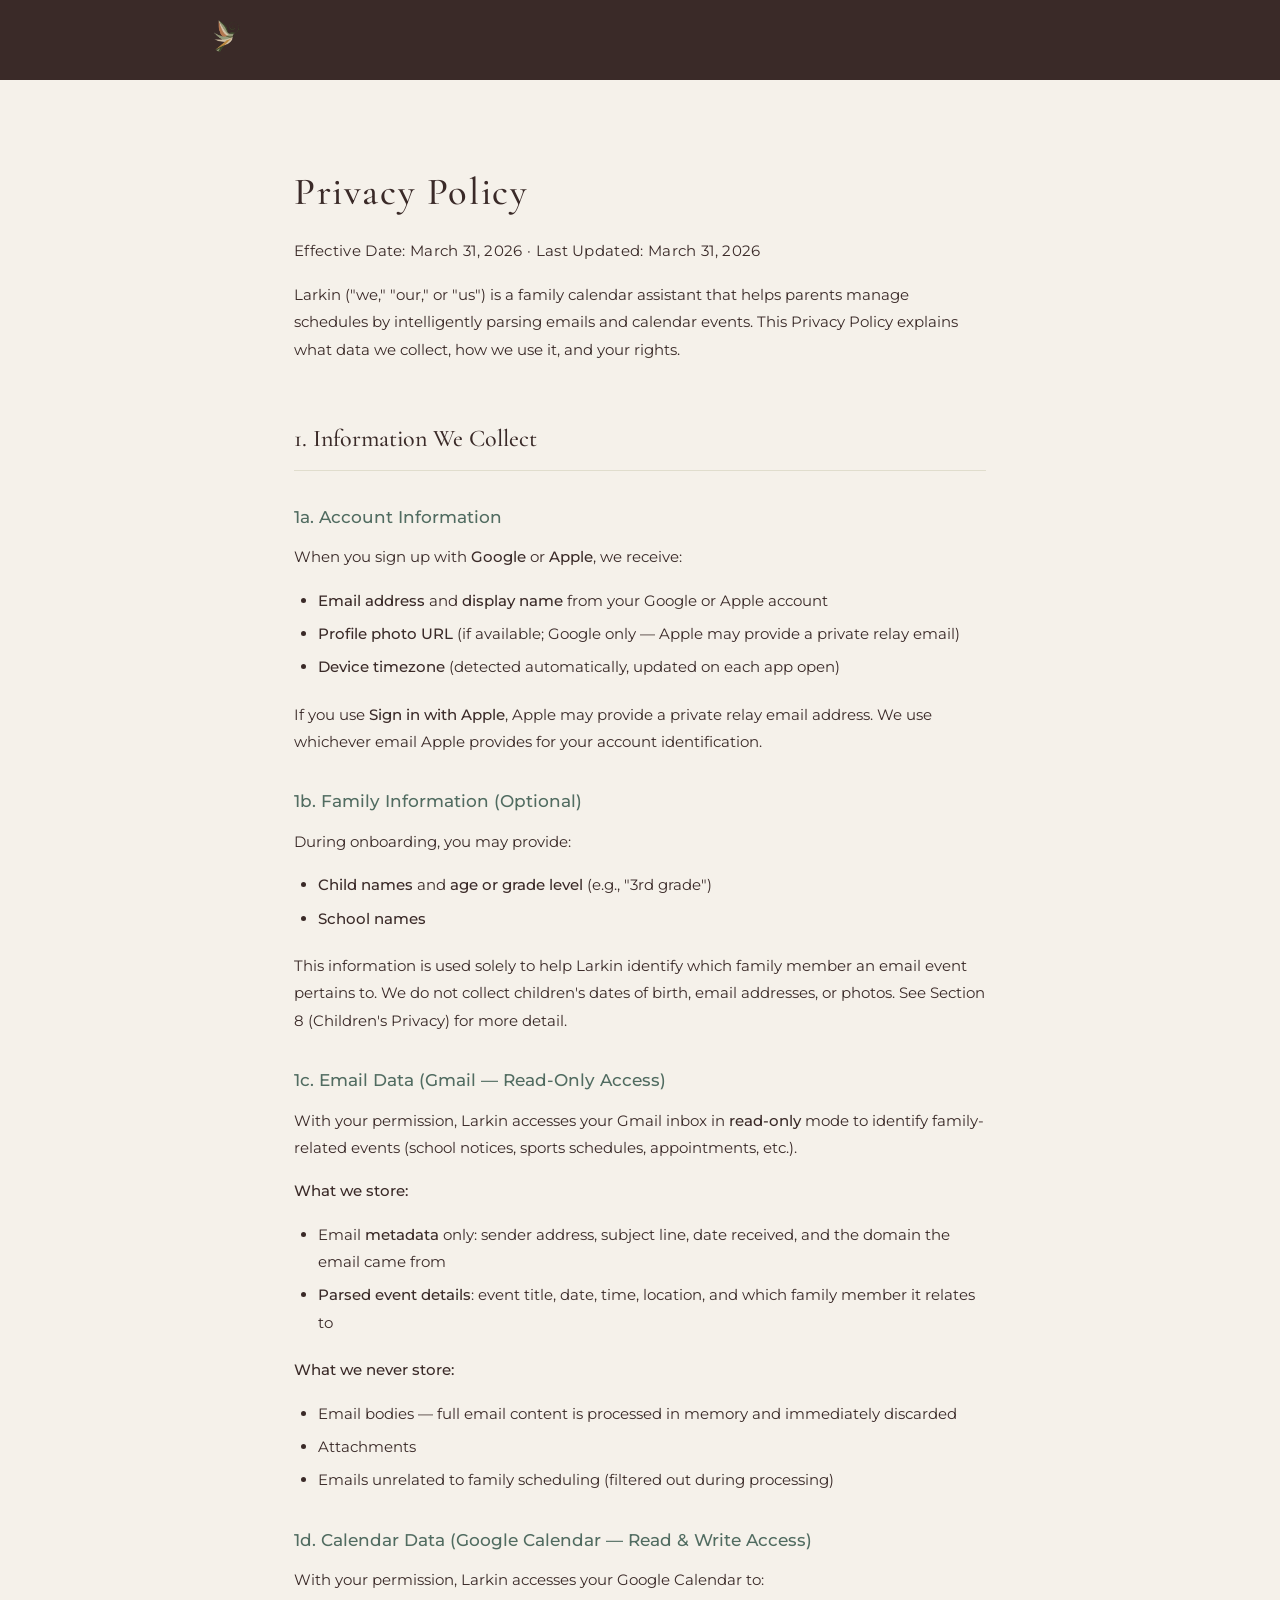
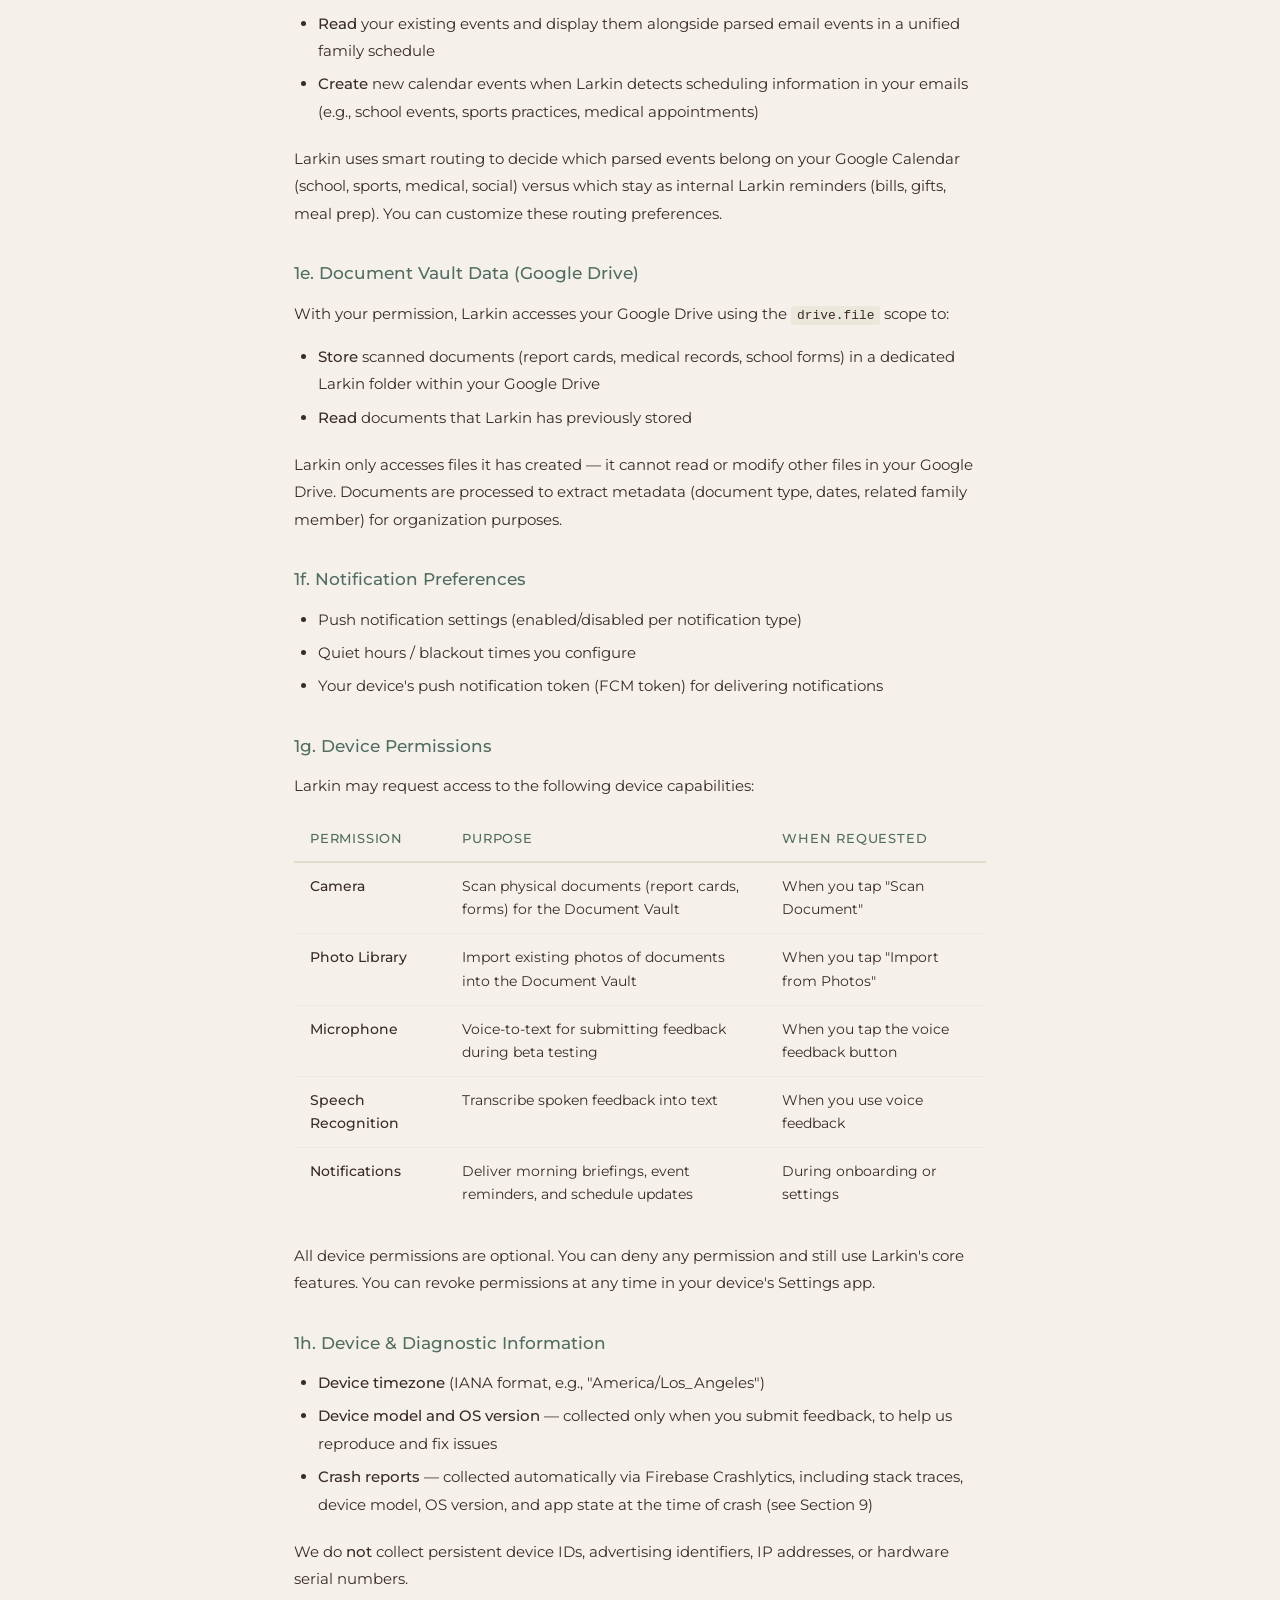
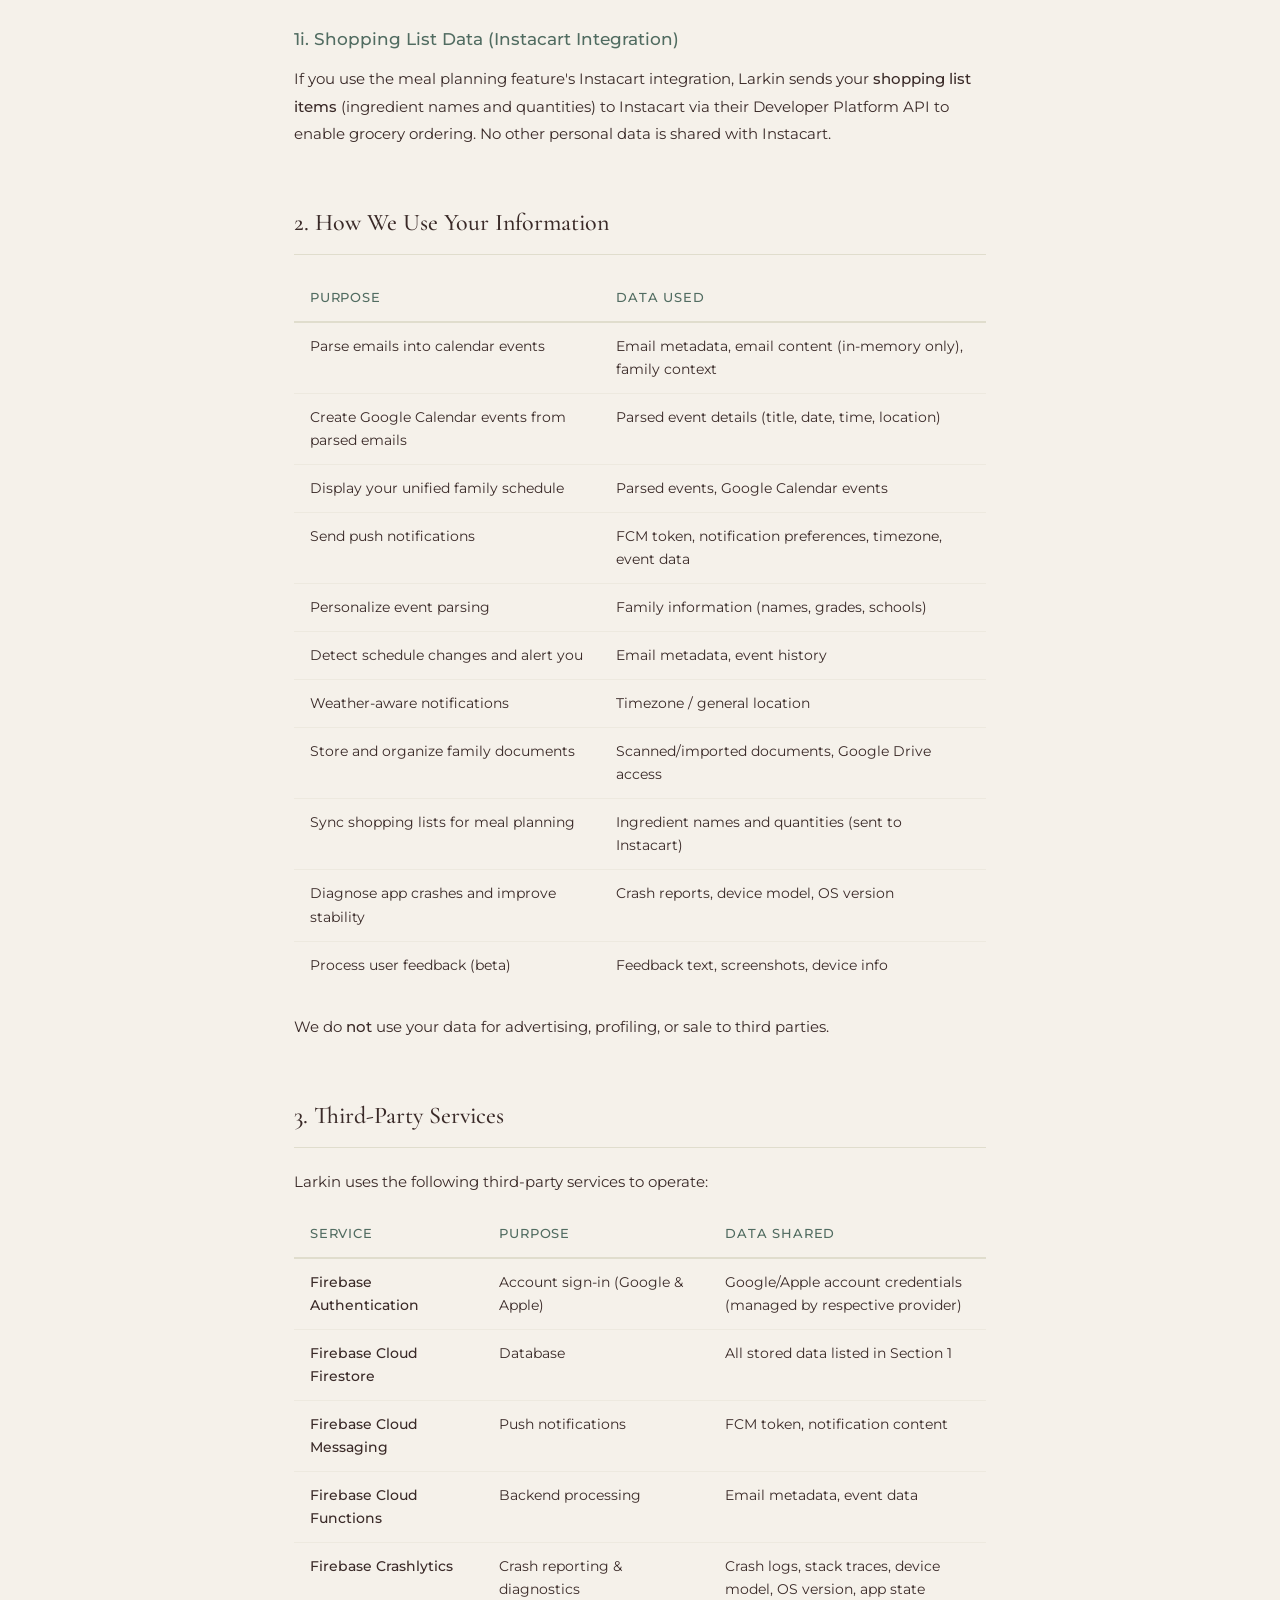
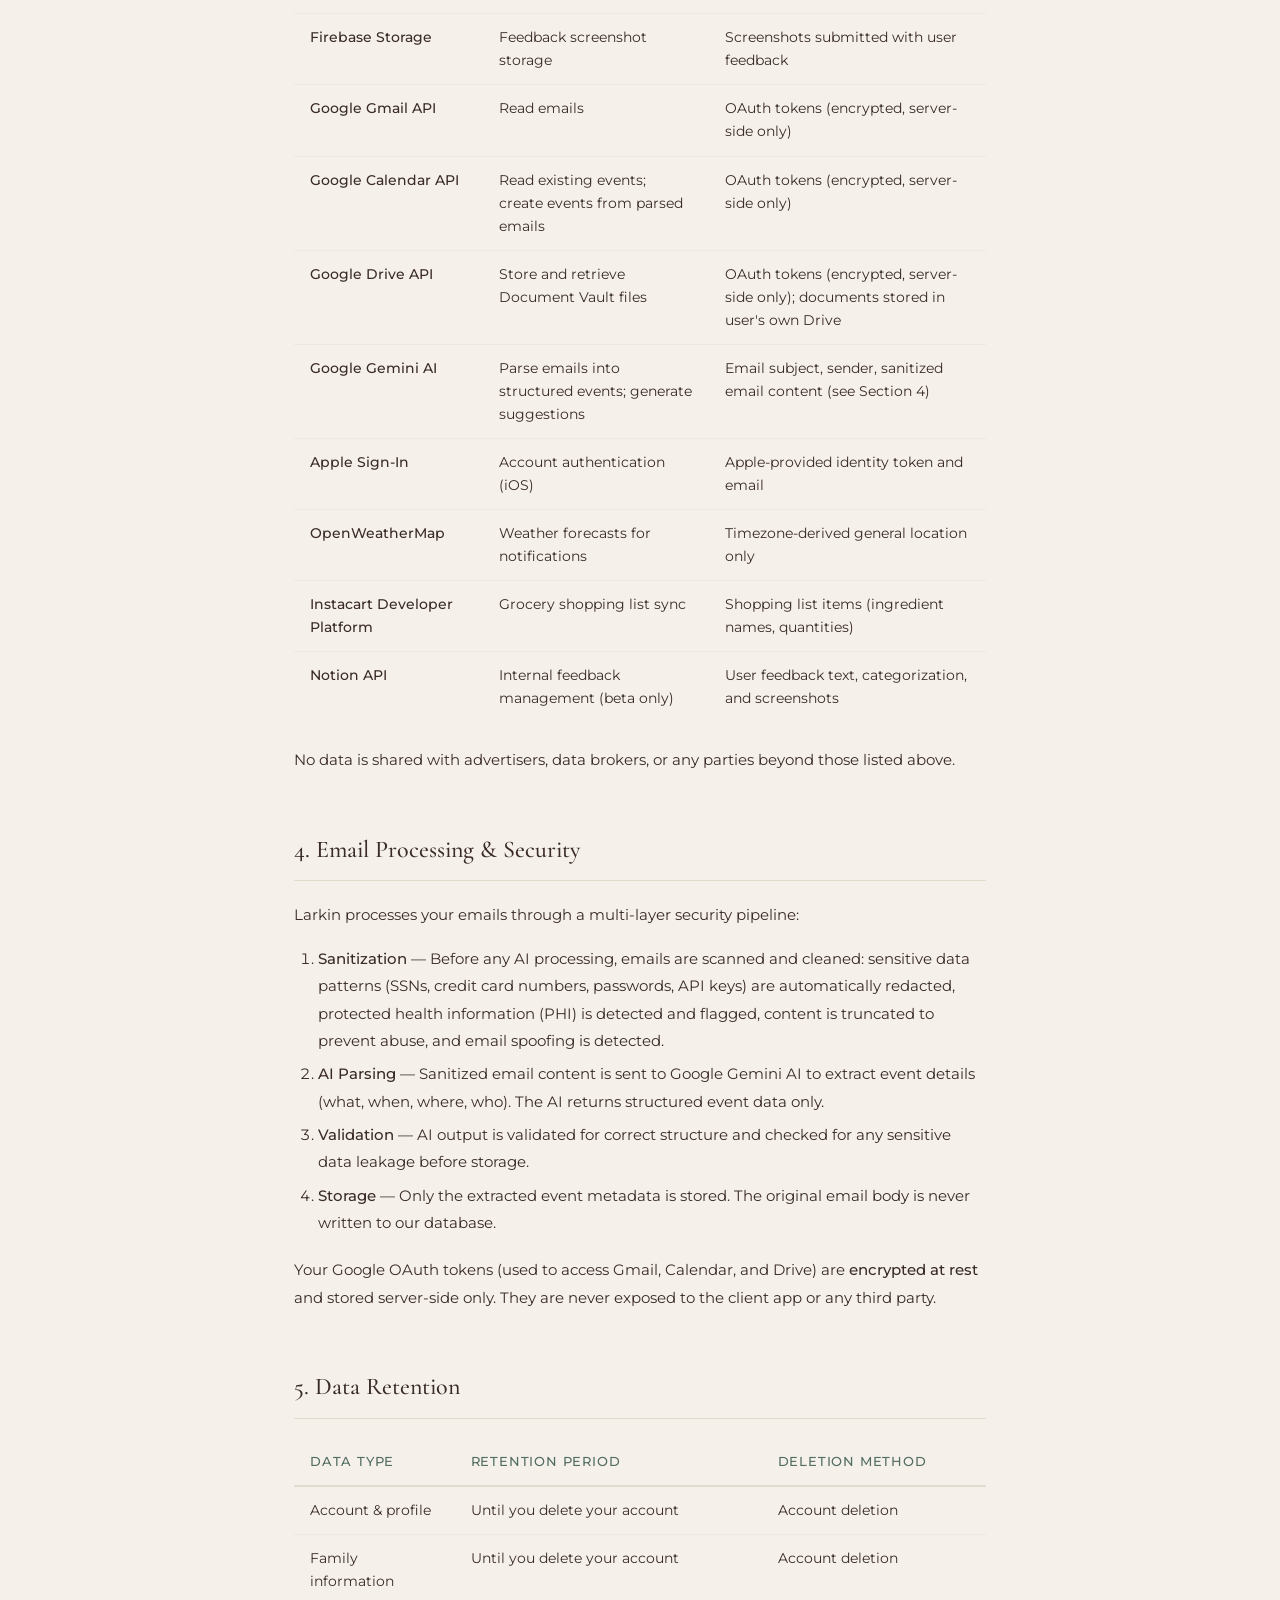
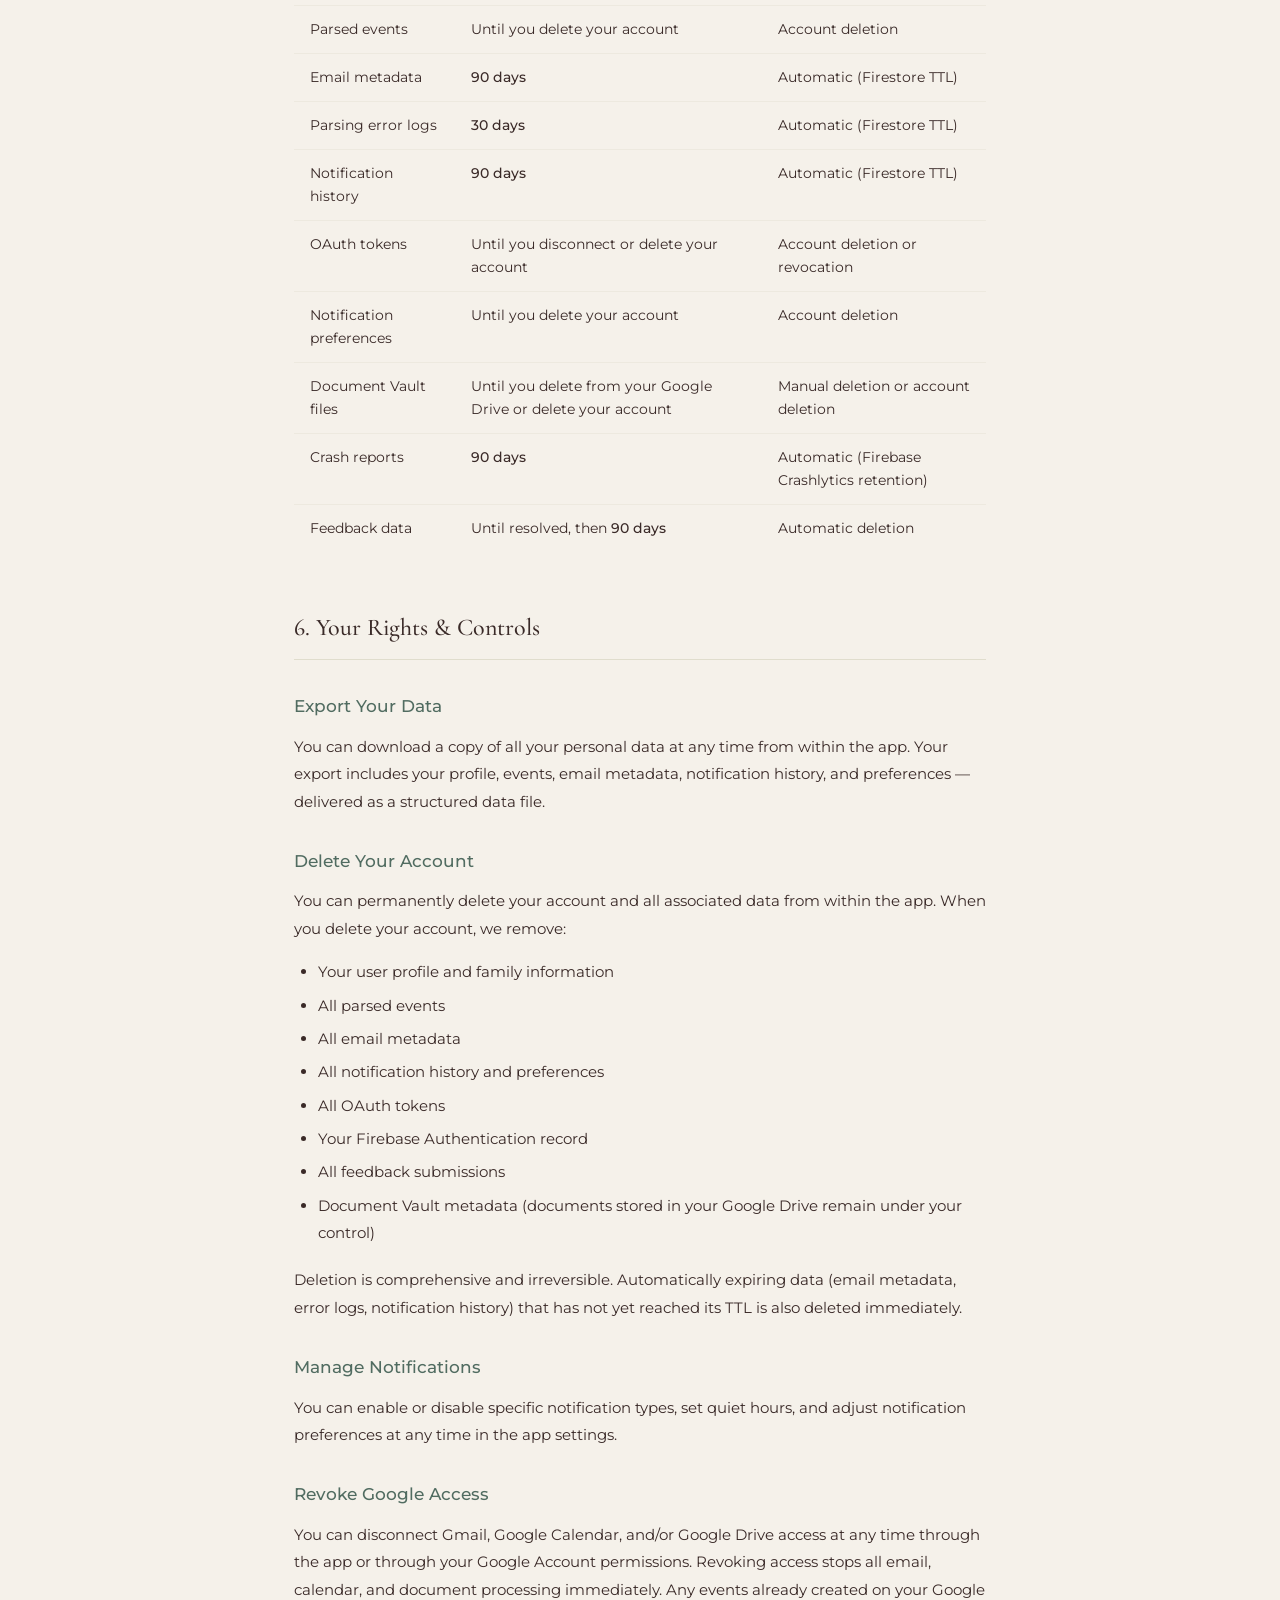
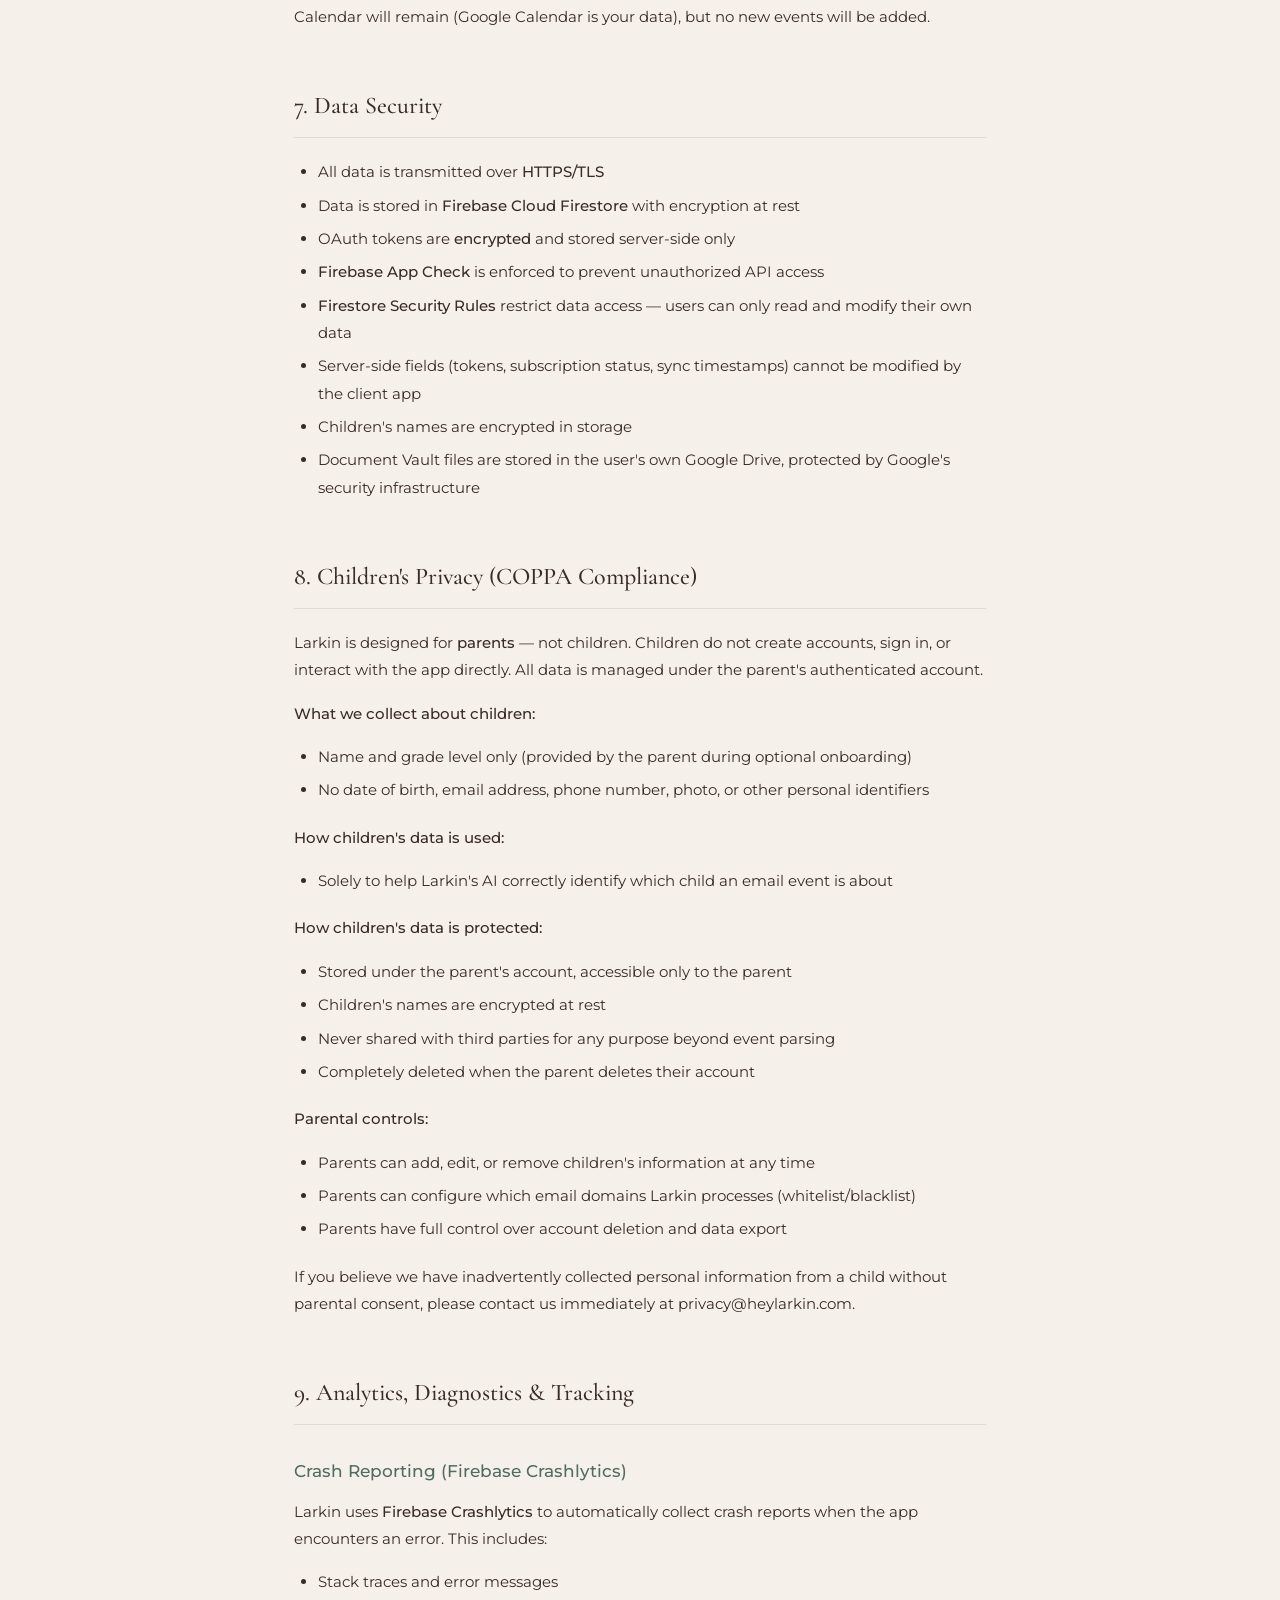
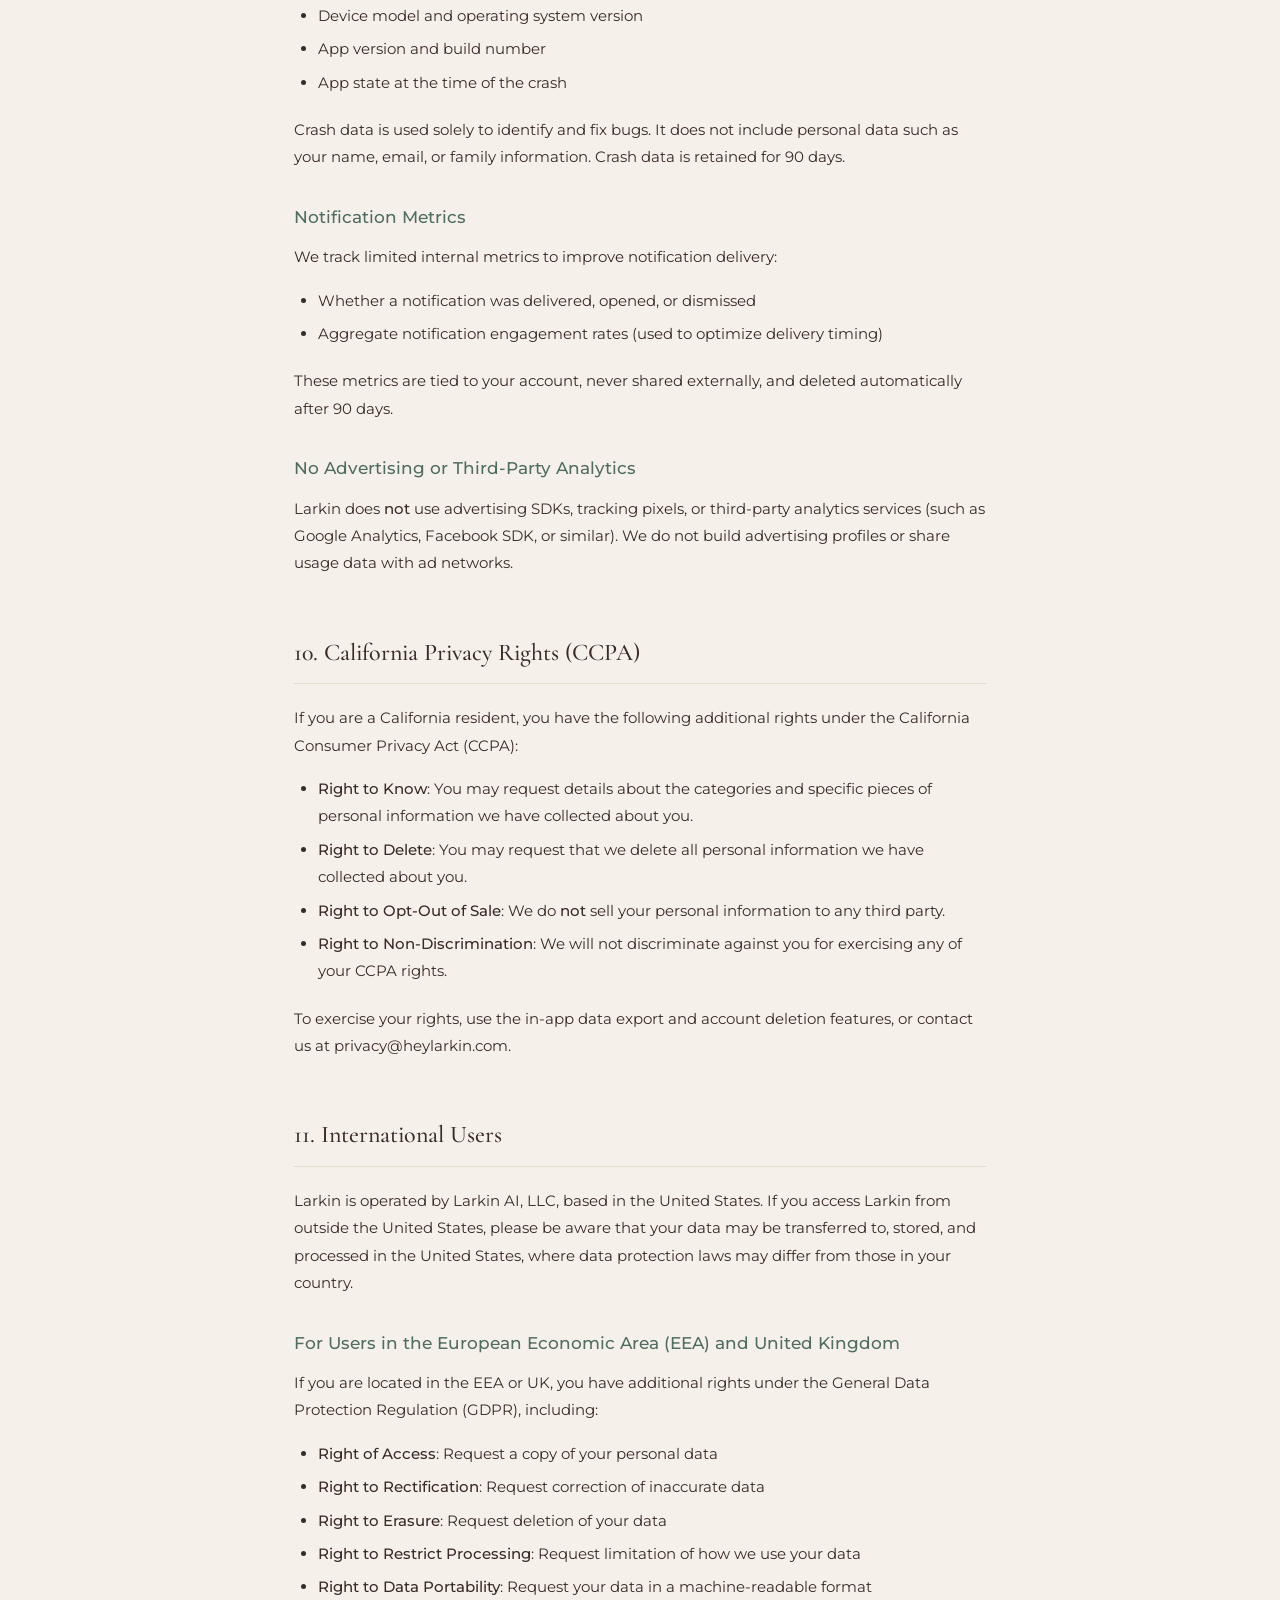
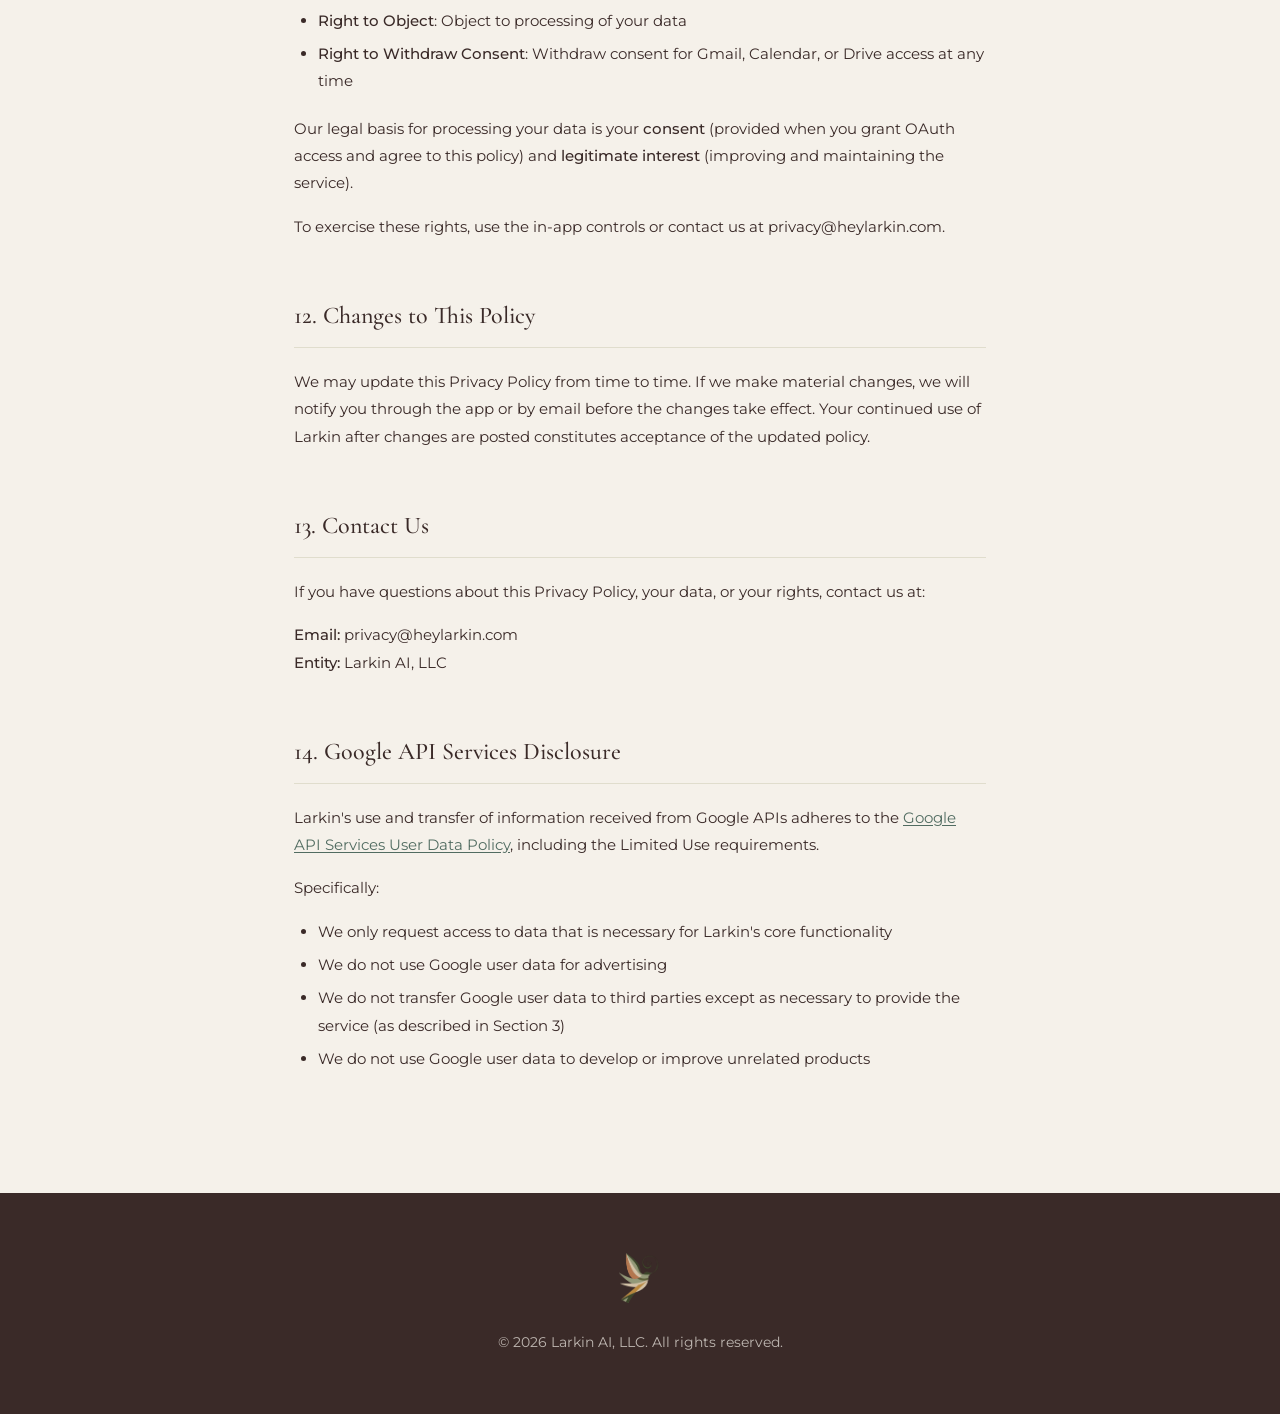
==== privacy-policy.html @ e1a8667b "feat(legal): add Privacy Policy and Terms of Service pages with footer links Co-Authored-By: Claude " ====
<!DOCTYPE html>
<html lang="en">
<head>
  <meta charset="UTF-8">
  <meta name="viewport" content="width=device-width, initial-scale=1.0">
  <title>Privacy Policy — Larkin</title>
  <link rel="icon" type="image/png" sizes="32x32" href="favicon-32x32.png">
  <link rel="icon" type="image/png" sizes="16x16" href="favicon-16x16.png">
  <link rel="apple-touch-icon" sizes="180x180" href="apple-touch-icon.png">
  <link rel="preconnect" href="https://fonts.googleapis.com">
  <link rel="preconnect" href="https://fonts.gstatic.com" crossorigin>
  <link href="https://fonts.googleapis.com/css2?family=Cormorant+Garamond:ital,wght@0,400;0,500;0,600;1,400&family=Montserrat:ital,wght@0,300;0,400;0,500;0,600;1,300;1,400&display=swap" rel="stylesheet">
  <link rel="stylesheet" href="styles.css">
  <link rel="stylesheet" href="legal.css">
</head>
<body>

  <nav class="legal-nav">
    <div class="container">
      <a href="index.html" class="legal-nav-home">
        <img src="larkin_logo.png" alt="Larkin" class="nav-logo">
      </a>
    </div>
  </nav>

  <main class="legal-page">
    <div class="container">
      <h1>Privacy Policy</h1>
      <p class="legal-meta">Effective Date: March 31, 2026 &middot; Last Updated: March 31, 2026</p>

      <p>Larkin ("we," "our," or "us") is a family calendar assistant that helps parents manage schedules by intelligently parsing emails and calendar events. This Privacy Policy explains what data we collect, how we use it, and your rights.</p>

      <h2>1. Information We Collect</h2>

      <h3>1a. Account Information</h3>
      <p>When you sign up with <strong>Google</strong> or <strong>Apple</strong>, we receive:</p>
      <ul>
        <li><strong>Email address</strong> and <strong>display name</strong> from your Google or Apple account</li>
        <li><strong>Profile photo URL</strong> (if available; Google only — Apple may provide a private relay email)</li>
        <li><strong>Device timezone</strong> (detected automatically, updated on each app open)</li>
      </ul>
      <p>If you use <strong>Sign in with Apple</strong>, Apple may provide a private relay email address. We use whichever email Apple provides for your account identification.</p>

      <h3>1b. Family Information (Optional)</h3>
      <p>During onboarding, you may provide:</p>
      <ul>
        <li><strong>Child names</strong> and <strong>age or grade level</strong> (e.g., "3rd grade")</li>
        <li><strong>School names</strong></li>
      </ul>
      <p>This information is used solely to help Larkin identify which family member an email event pertains to. We do not collect children's dates of birth, email addresses, or photos. See Section 8 (Children's Privacy) for more detail.</p>

      <h3>1c. Email Data (Gmail — Read-Only Access)</h3>
      <p>With your permission, Larkin accesses your Gmail inbox in <strong>read-only</strong> mode to identify family-related events (school notices, sports schedules, appointments, etc.).</p>
      <p><strong>What we store:</strong></p>
      <ul>
        <li>Email <strong>metadata</strong> only: sender address, subject line, date received, and the domain the email came from</li>
        <li><strong>Parsed event details</strong>: event title, date, time, location, and which family member it relates to</li>
      </ul>
      <p><strong>What we never store:</strong></p>
      <ul>
        <li>Email bodies — full email content is processed in memory and immediately discarded</li>
        <li>Attachments</li>
        <li>Emails unrelated to family scheduling (filtered out during processing)</li>
      </ul>

      <h3>1d. Calendar Data (Google Calendar — Read &amp; Write Access)</h3>
      <p>With your permission, Larkin accesses your Google Calendar to:</p>
      <ul>
        <li><strong>Read</strong> your existing events and display them alongside parsed email events in a unified family schedule</li>
        <li><strong>Create</strong> new calendar events when Larkin detects scheduling information in your emails (e.g., school events, sports practices, medical appointments)</li>
      </ul>
      <p>Larkin uses smart routing to decide which parsed events belong on your Google Calendar (school, sports, medical, social) versus which stay as internal Larkin reminders (bills, gifts, meal prep). You can customize these routing preferences.</p>

      <h3>1e. Document Vault Data (Google Drive)</h3>
      <p>With your permission, Larkin accesses your Google Drive using the <strong><code>drive.file</code></strong> scope to:</p>
      <ul>
        <li><strong>Store</strong> scanned documents (report cards, medical records, school forms) in a dedicated Larkin folder within your Google Drive</li>
        <li><strong>Read</strong> documents that Larkin has previously stored</li>
      </ul>
      <p>Larkin only accesses files it has created — it cannot read or modify other files in your Google Drive. Documents are processed to extract metadata (document type, dates, related family member) for organization purposes.</p>

      <h3>1f. Notification Preferences</h3>
      <ul>
        <li>Push notification settings (enabled/disabled per notification type)</li>
        <li>Quiet hours / blackout times you configure</li>
        <li>Your device's push notification token (FCM token) for delivering notifications</li>
      </ul>

      <h3>1g. Device Permissions</h3>
      <p>Larkin may request access to the following device capabilities:</p>
      <div class="legal-table-wrapper">
        <table>
          <thead>
            <tr><th>Permission</th><th>Purpose</th><th>When Requested</th></tr>
          </thead>
          <tbody>
            <tr><td><strong>Camera</strong></td><td>Scan physical documents (report cards, forms) for the Document Vault</td><td>When you tap "Scan Document"</td></tr>
            <tr><td><strong>Photo Library</strong></td><td>Import existing photos of documents into the Document Vault</td><td>When you tap "Import from Photos"</td></tr>
            <tr><td><strong>Microphone</strong></td><td>Voice-to-text for submitting feedback during beta testing</td><td>When you tap the voice feedback button</td></tr>
            <tr><td><strong>Speech Recognition</strong></td><td>Transcribe spoken feedback into text</td><td>When you use voice feedback</td></tr>
            <tr><td><strong>Notifications</strong></td><td>Deliver morning briefings, event reminders, and schedule updates</td><td>During onboarding or settings</td></tr>
          </tbody>
        </table>
      </div>
      <p>All device permissions are optional. You can deny any permission and still use Larkin's core features. You can revoke permissions at any time in your device's Settings app.</p>

      <h3>1h. Device &amp; Diagnostic Information</h3>
      <ul>
        <li><strong>Device timezone</strong> (IANA format, e.g., "America/Los_Angeles")</li>
        <li><strong>Device model and OS version</strong> — collected only when you submit feedback, to help us reproduce and fix issues</li>
        <li><strong>Crash reports</strong> — collected automatically via Firebase Crashlytics, including stack traces, device model, OS version, and app state at the time of crash (see Section 9)</li>
      </ul>
      <p>We do <strong>not</strong> collect persistent device IDs, advertising identifiers, IP addresses, or hardware serial numbers.</p>

      <h3>1i. Shopping List Data (Instacart Integration)</h3>
      <p>If you use the meal planning feature's Instacart integration, Larkin sends your <strong>shopping list items</strong> (ingredient names and quantities) to Instacart via their Developer Platform API to enable grocery ordering. No other personal data is shared with Instacart.</p>

      <h2>2. How We Use Your Information</h2>
      <div class="legal-table-wrapper">
        <table>
          <thead>
            <tr><th>Purpose</th><th>Data Used</th></tr>
          </thead>
          <tbody>
            <tr><td>Parse emails into calendar events</td><td>Email metadata, email content (in-memory only), family context</td></tr>
            <tr><td>Create Google Calendar events from parsed emails</td><td>Parsed event details (title, date, time, location)</td></tr>
            <tr><td>Display your unified family schedule</td><td>Parsed events, Google Calendar events</td></tr>
            <tr><td>Send push notifications</td><td>FCM token, notification preferences, timezone, event data</td></tr>
            <tr><td>Personalize event parsing</td><td>Family information (names, grades, schools)</td></tr>
            <tr><td>Detect schedule changes and alert you</td><td>Email metadata, event history</td></tr>
            <tr><td>Weather-aware notifications</td><td>Timezone / general location</td></tr>
            <tr><td>Store and organize family documents</td><td>Scanned/imported documents, Google Drive access</td></tr>
            <tr><td>Sync shopping lists for meal planning</td><td>Ingredient names and quantities (sent to Instacart)</td></tr>
            <tr><td>Diagnose app crashes and improve stability</td><td>Crash reports, device model, OS version</td></tr>
            <tr><td>Process user feedback (beta)</td><td>Feedback text, screenshots, device info</td></tr>
          </tbody>
        </table>
      </div>
      <p>We do <strong>not</strong> use your data for advertising, profiling, or sale to third parties.</p>

      <h2>3. Third-Party Services</h2>
      <p>Larkin uses the following third-party services to operate:</p>
      <div class="legal-table-wrapper">
        <table>
          <thead>
            <tr><th>Service</th><th>Purpose</th><th>Data Shared</th></tr>
          </thead>
          <tbody>
            <tr><td><strong>Firebase Authentication</strong></td><td>Account sign-in (Google &amp; Apple)</td><td>Google/Apple account credentials (managed by respective provider)</td></tr>
            <tr><td><strong>Firebase Cloud Firestore</strong></td><td>Database</td><td>All stored data listed in Section 1</td></tr>
            <tr><td><strong>Firebase Cloud Messaging</strong></td><td>Push notifications</td><td>FCM token, notification content</td></tr>
            <tr><td><strong>Firebase Cloud Functions</strong></td><td>Backend processing</td><td>Email metadata, event data</td></tr>
            <tr><td><strong>Firebase Crashlytics</strong></td><td>Crash reporting &amp; diagnostics</td><td>Crash logs, stack traces, device model, OS version, app state</td></tr>
            <tr><td><strong>Firebase Storage</strong></td><td>Feedback screenshot storage</td><td>Screenshots submitted with user feedback</td></tr>
            <tr><td><strong>Google Gmail API</strong></td><td>Read emails</td><td>OAuth tokens (encrypted, server-side only)</td></tr>
            <tr><td><strong>Google Calendar API</strong></td><td>Read existing events; create events from parsed emails</td><td>OAuth tokens (encrypted, server-side only)</td></tr>
            <tr><td><strong>Google Drive API</strong></td><td>Store and retrieve Document Vault files</td><td>OAuth tokens (encrypted, server-side only); documents stored in user's own Drive</td></tr>
            <tr><td><strong>Google Gemini AI</strong></td><td>Parse emails into structured events; generate suggestions</td><td>Email subject, sender, sanitized email content (see Section 4)</td></tr>
            <tr><td><strong>Apple Sign-In</strong></td><td>Account authentication (iOS)</td><td>Apple-provided identity token and email</td></tr>
            <tr><td><strong>OpenWeatherMap</strong></td><td>Weather forecasts for notifications</td><td>Timezone-derived general location only</td></tr>
            <tr><td><strong>Instacart Developer Platform</strong></td><td>Grocery shopping list sync</td><td>Shopping list items (ingredient names, quantities)</td></tr>
            <tr><td><strong>Notion API</strong></td><td>Internal feedback management (beta only)</td><td>User feedback text, categorization, and screenshots</td></tr>
          </tbody>
        </table>
      </div>
      <p>No data is shared with advertisers, data brokers, or any parties beyond those listed above.</p>

      <h2>4. Email Processing &amp; Security</h2>
      <p>Larkin processes your emails through a multi-layer security pipeline:</p>
      <ol>
        <li><strong>Sanitization</strong> — Before any AI processing, emails are scanned and cleaned: sensitive data patterns (SSNs, credit card numbers, passwords, API keys) are automatically redacted, protected health information (PHI) is detected and flagged, content is truncated to prevent abuse, and email spoofing is detected.</li>
        <li><strong>AI Parsing</strong> — Sanitized email content is sent to Google Gemini AI to extract event details (what, when, where, who). The AI returns structured event data only.</li>
        <li><strong>Validation</strong> — AI output is validated for correct structure and checked for any sensitive data leakage before storage.</li>
        <li><strong>Storage</strong> — Only the extracted event metadata is stored. The original email body is never written to our database.</li>
      </ol>
      <p>Your Google OAuth tokens (used to access Gmail, Calendar, and Drive) are <strong>encrypted at rest</strong> and stored server-side only. They are never exposed to the client app or any third party.</p>

      <h2>5. Data Retention</h2>
      <div class="legal-table-wrapper">
        <table>
          <thead>
            <tr><th>Data Type</th><th>Retention Period</th><th>Deletion Method</th></tr>
          </thead>
          <tbody>
            <tr><td>Account &amp; profile</td><td>Until you delete your account</td><td>Account deletion</td></tr>
            <tr><td>Family information</td><td>Until you delete your account</td><td>Account deletion</td></tr>
            <tr><td>Parsed events</td><td>Until you delete your account</td><td>Account deletion</td></tr>
            <tr><td>Email metadata</td><td><strong>90 days</strong></td><td>Automatic (Firestore TTL)</td></tr>
            <tr><td>Parsing error logs</td><td><strong>30 days</strong></td><td>Automatic (Firestore TTL)</td></tr>
            <tr><td>Notification history</td><td><strong>90 days</strong></td><td>Automatic (Firestore TTL)</td></tr>
            <tr><td>OAuth tokens</td><td>Until you disconnect or delete your account</td><td>Account deletion or revocation</td></tr>
            <tr><td>Notification preferences</td><td>Until you delete your account</td><td>Account deletion</td></tr>
            <tr><td>Document Vault files</td><td>Until you delete from your Google Drive or delete your account</td><td>Manual deletion or account deletion</td></tr>
            <tr><td>Crash reports</td><td><strong>90 days</strong></td><td>Automatic (Firebase Crashlytics retention)</td></tr>
            <tr><td>Feedback data</td><td>Until resolved, then <strong>90 days</strong></td><td>Automatic deletion</td></tr>
          </tbody>
        </table>
      </div>

      <h2>6. Your Rights &amp; Controls</h2>

      <h3>Export Your Data</h3>
      <p>You can download a copy of all your personal data at any time from within the app. Your export includes your profile, events, email metadata, notification history, and preferences — delivered as a structured data file.</p>

      <h3>Delete Your Account</h3>
      <p>You can permanently delete your account and all associated data from within the app. When you delete your account, we remove:</p>
      <ul>
        <li>Your user profile and family information</li>
        <li>All parsed events</li>
        <li>All email metadata</li>
        <li>All notification history and preferences</li>
        <li>All OAuth tokens</li>
        <li>Your Firebase Authentication record</li>
        <li>All feedback submissions</li>
        <li>Document Vault metadata (documents stored in your Google Drive remain under your control)</li>
      </ul>
      <p>Deletion is comprehensive and irreversible. Automatically expiring data (email metadata, error logs, notification history) that has not yet reached its TTL is also deleted immediately.</p>

      <h3>Manage Notifications</h3>
      <p>You can enable or disable specific notification types, set quiet hours, and adjust notification preferences at any time in the app settings.</p>

      <h3>Revoke Google Access</h3>
      <p>You can disconnect Gmail, Google Calendar, and/or Google Drive access at any time through the app or through your Google Account permissions. Revoking access stops all email, calendar, and document processing immediately. Any events already created on your Google Calendar will remain (Google Calendar is your data), but no new events will be added.</p>

      <h2>7. Data Security</h2>
      <ul>
        <li>All data is transmitted over <strong>HTTPS/TLS</strong></li>
        <li>Data is stored in <strong>Firebase Cloud Firestore</strong> with encryption at rest</li>
        <li>OAuth tokens are <strong>encrypted</strong> and stored server-side only</li>
        <li><strong>Firebase App Check</strong> is enforced to prevent unauthorized API access</li>
        <li><strong>Firestore Security Rules</strong> restrict data access — users can only read and modify their own data</li>
        <li>Server-side fields (tokens, subscription status, sync timestamps) cannot be modified by the client app</li>
        <li>Children's names are encrypted in storage</li>
        <li>Document Vault files are stored in the user's own Google Drive, protected by Google's security infrastructure</li>
      </ul>

      <h2>8. Children's Privacy (COPPA Compliance)</h2>
      <p>Larkin is designed for <strong>parents</strong> — not children. Children do not create accounts, sign in, or interact with the app directly. All data is managed under the parent's authenticated account.</p>
      <p><strong>What we collect about children:</strong></p>
      <ul>
        <li>Name and grade level only (provided by the parent during optional onboarding)</li>
        <li>No date of birth, email address, phone number, photo, or other personal identifiers</li>
      </ul>
      <p><strong>How children's data is used:</strong></p>
      <ul>
        <li>Solely to help Larkin's AI correctly identify which child an email event is about</li>
      </ul>
      <p><strong>How children's data is protected:</strong></p>
      <ul>
        <li>Stored under the parent's account, accessible only to the parent</li>
        <li>Children's names are encrypted at rest</li>
        <li>Never shared with third parties for any purpose beyond event parsing</li>
        <li>Completely deleted when the parent deletes their account</li>
      </ul>
      <p><strong>Parental controls:</strong></p>
      <ul>
        <li>Parents can add, edit, or remove children's information at any time</li>
        <li>Parents can configure which email domains Larkin processes (whitelist/blacklist)</li>
        <li>Parents have full control over account deletion and data export</li>
      </ul>
      <p>If you believe we have inadvertently collected personal information from a child without parental consent, please contact us immediately at privacy@heylarkin.com.</p>

      <h2>9. Analytics, Diagnostics &amp; Tracking</h2>

      <h3>Crash Reporting (Firebase Crashlytics)</h3>
      <p>Larkin uses <strong>Firebase Crashlytics</strong> to automatically collect crash reports when the app encounters an error. This includes:</p>
      <ul>
        <li>Stack traces and error messages</li>
        <li>Device model and operating system version</li>
        <li>App version and build number</li>
        <li>App state at the time of the crash</li>
      </ul>
      <p>Crash data is used solely to identify and fix bugs. It does not include personal data such as your name, email, or family information. Crash data is retained for 90 days.</p>

      <h3>Notification Metrics</h3>
      <p>We track limited internal metrics to improve notification delivery:</p>
      <ul>
        <li>Whether a notification was delivered, opened, or dismissed</li>
        <li>Aggregate notification engagement rates (used to optimize delivery timing)</li>
      </ul>
      <p>These metrics are tied to your account, never shared externally, and deleted automatically after 90 days.</p>

      <h3>No Advertising or Third-Party Analytics</h3>
      <p>Larkin does <strong>not</strong> use advertising SDKs, tracking pixels, or third-party analytics services (such as Google Analytics, Facebook SDK, or similar). We do not build advertising profiles or share usage data with ad networks.</p>

      <h2>10. California Privacy Rights (CCPA)</h2>
      <p>If you are a California resident, you have the following additional rights under the California Consumer Privacy Act (CCPA):</p>
      <ul>
        <li><strong>Right to Know</strong>: You may request details about the categories and specific pieces of personal information we have collected about you.</li>
        <li><strong>Right to Delete</strong>: You may request that we delete all personal information we have collected about you.</li>
        <li><strong>Right to Opt-Out of Sale</strong>: We do <strong>not</strong> sell your personal information to any third party.</li>
        <li><strong>Right to Non-Discrimination</strong>: We will not discriminate against you for exercising any of your CCPA rights.</li>
      </ul>
      <p>To exercise your rights, use the in-app data export and account deletion features, or contact us at privacy@heylarkin.com.</p>

      <h2>11. International Users</h2>
      <p>Larkin is operated by Larkin AI, LLC, based in the United States. If you access Larkin from outside the United States, please be aware that your data may be transferred to, stored, and processed in the United States, where data protection laws may differ from those in your country.</p>

      <h3>For Users in the European Economic Area (EEA) and United Kingdom</h3>
      <p>If you are located in the EEA or UK, you have additional rights under the General Data Protection Regulation (GDPR), including:</p>
      <ul>
        <li><strong>Right of Access</strong>: Request a copy of your personal data</li>
        <li><strong>Right to Rectification</strong>: Request correction of inaccurate data</li>
        <li><strong>Right to Erasure</strong>: Request deletion of your data</li>
        <li><strong>Right to Restrict Processing</strong>: Request limitation of how we use your data</li>
        <li><strong>Right to Data Portability</strong>: Request your data in a machine-readable format</li>
        <li><strong>Right to Object</strong>: Object to processing of your data</li>
        <li><strong>Right to Withdraw Consent</strong>: Withdraw consent for Gmail, Calendar, or Drive access at any time</li>
      </ul>
      <p>Our legal basis for processing your data is your <strong>consent</strong> (provided when you grant OAuth access and agree to this policy) and <strong>legitimate interest</strong> (improving and maintaining the service).</p>
      <p>To exercise these rights, use the in-app controls or contact us at privacy@heylarkin.com.</p>

      <h2>12. Changes to This Policy</h2>
      <p>We may update this Privacy Policy from time to time. If we make material changes, we will notify you through the app or by email before the changes take effect. Your continued use of Larkin after changes are posted constitutes acceptance of the updated policy.</p>

      <h2>13. Contact Us</h2>
      <p>If you have questions about this Privacy Policy, your data, or your rights, contact us at:</p>
      <p><strong>Email:</strong> privacy@heylarkin.com<br>
      <strong>Entity:</strong> Larkin AI, LLC</p>

      <h2>14. Google API Services Disclosure</h2>
      <p>Larkin's use and transfer of information received from Google APIs adheres to the <a href="https://developers.google.com/terms/api-services-user-data-policy">Google API Services User Data Policy</a>, including the Limited Use requirements.</p>
      <p>Specifically:</p>
      <ul>
        <li>We only request access to data that is necessary for Larkin's core functionality</li>
        <li>We do not use Google user data for advertising</li>
        <li>We do not transfer Google user data to third parties except as necessary to provide the service (as described in Section 3)</li>
        <li>We do not use Google user data to develop or improve unrelated products</li>
      </ul>
    </div>
  </main>

  <footer class="footer">
    <div class="container">
      <img src="larkin_logo.png" alt="Larkin" class="footer-logo">
      <p>&copy; 2026 Larkin AI, LLC. All rights reserved.</p>
    </div>
  </footer>

</body>
</html>
---- styles.css ----
/* Color Palette
   Background: #F5F1EA
   Olive Green: #8C8C5A
   Teal/Forest: #516C61
   Blush Pink: #F0C2B4
   Dark Brown: #3A2A28
   Gold: #D8B466
*/

* {
  margin: 0;
  padding: 0;
  box-sizing: border-box;
}

html {
  scroll-behavior: smooth;
}

body {
  font-family: 'Montserrat', sans-serif;
  background-color: #F5F1EA;
  color: #3A2A28;
  line-height: 1.7;
  font-weight: 400;
}

/* Typography Upgrade — Cormorant Garamond for headings */
h2 {
  font-family: 'Cormorant Garamond', Georgia, serif;
}

.container {
  max-width: 900px;
  margin: 0 auto;
  padding: 0 24px;
}

/* ======================== */
/* STICKY NAVIGATION        */
/* ======================== */

.sticky-nav {
  position: fixed;
  top: 0;
  left: 0;
  right: 0;
  z-index: 1000;
  background-color: #3A2A28;
  transform: translateY(-100%);
  transition: transform 0.3s ease;
}

.sticky-nav.visible {
  transform: translateY(0);
}

.nav-container {
  max-width: 900px;
  margin: 0 auto;
  padding: 14px 24px;
  display: flex;
  align-items: center;
  justify-content: space-between;
}

.nav-logo {
  height: 32px;
  width: auto;
  opacity: 0.9;
}

.nav-links {
  display: flex;
  gap: 32px;
}

.nav-links a {
  color: #F5F1EA;
  text-decoration: none;
  font-size: 0.85rem;
  font-weight: 400;
  letter-spacing: 0.05rem;
  opacity: 0.8;
  transition: opacity 0.2s ease;
}

.nav-links a:hover {
  opacity: 1;
}

/* ======================== */
/* LOGO                     */
/* ======================== */

.logo {
  display: flex;
  justify-content: center;
  padding: 60px 24px 20px;
}

.logo-img {
  height: 260px;
  width: auto;
}

/* ======================== */
/* HERO SECTION             */
/* ======================== */

.hero {
  min-height: 100vh;
  display: flex;
  flex-direction: column;
}

.hero-content {
  flex: 1;
  display: flex;
  flex-direction: column;
  justify-content: center;
  align-items: center;
  text-align: center;
  padding: 60px 24px 100px;
  max-width: 800px;
  margin: 0 auto;
}

.hero-title {
  font-size: 4rem;
  font-weight: 300;
  letter-spacing: 1.2rem;
  color: #3A2A28;
  margin-bottom: 12px;
  width: 100%;
}

.hero-tagline {
  font-size: 1.1rem;
  font-weight: 400;
  color: #8C8C5A;
  letter-spacing: 0.2rem;
  margin-bottom: 60px;
  font-style: italic;
  width: 100%;
}

.hero-intro {
  font-size: 1.1rem;
  color: #3A2A28;
  line-height: 1.9;
  width: 100%;
  text-align: left;
}

.hero-intro p {
  margin-bottom: 24px;
}

.hero-highlight {
  font-size: 1.3rem;
  font-weight: 500;
  color: #516C61;
  margin-top: 20px;
}

/* ======================== */
/* VALUE PROPOSITION        */
/* ======================== */

.value-prop {
  background-color: #516C61;
  color: #F5F1EA;
  padding: 80px 24px;
  text-align: center;
}

.value-prop h2 {
  font-size: 2.2rem;
  font-weight: 400;
  letter-spacing: 0.3rem;
  margin-bottom: 20px;
}

.value-prop .subtitle {
  font-size: 1.1rem;
  margin-bottom: 24px;
  font-weight: 400;
}

.value-prop .crafted {
  font-size: 1rem;
  opacity: 0.9;
  max-width: 600px;
  margin: 0 auto;
}

/* ======================== */
/* A DAY WITH LARKIN        */
/* ======================== */

.day-with-larkin {
  padding: 100px 24px;
}

.day-with-larkin h2 {
  text-align: center;
  font-size: 2rem;
  font-weight: 400;
  letter-spacing: 0.2rem;
  color: #3A2A28;
  margin-bottom: 30px;
}

.section-intro {
  max-width: 700px;
  margin: 0 auto 60px;
  font-size: 1.05rem;
  color: #3A2A28;
  line-height: 1.9;
}

.time-blocks {
  display: flex;
  flex-direction: column;
  gap: 50px;
}

.time-block {
  background-color: rgba(255, 255, 255, 0.5);
  padding: 40px;
  border-left: 4px solid #8C8C5A;
}

.time-block.morning {
  border-left-color: #8C8C5A;
}

.time-block.midday {
  border-left-color: #516C61;
}

.time-block.sunday {
  border-left-color: #D8B466;
}

.time-block h3 {
  font-size: 1.2rem;
  font-weight: 500;
  color: #516C61;
  margin-bottom: 24px;
  letter-spacing: 0.05rem;
}

.larkin-messages {
  margin-bottom: 20px;
}

.message {
  padding: 8px 0;
  margin-bottom: 8px;
  font-size: 0.95rem;
  color: #3A2A28;
}

.block-note {
  font-size: 0.9rem;
  color: #8C8C5A;
  margin-top: 16px;
}

/* ======================== */
/* RECIPE SECTION           */
/* ======================== */

/* Bridge Intro */
.recipe-bridge {
  padding: 120px 24px 60px;
  text-align: center;
}

.recipe-bridge::before {
  content: '';
  display: block;
  width: 60px;
  height: 1px;
  background-color: #D8B466;
  margin: 0 auto 60px;
}

.recipe-bridge h2 {
  font-size: 2.4rem;
  font-weight: 500;
  color: #3A2A28;
  letter-spacing: 0.1rem;
  margin-bottom: 24px;
}

.recipe-bridge-text {
  font-size: 1.1rem;
  line-height: 1.9;
  color: #3A2A28;
  max-width: 650px;
  margin: 0 auto;
  text-align: left;
}

/* ======================== */
/* RECIPE CAROUSEL          */
/* ======================== */

.recipe-carousel-wrapper {
  padding-bottom: 80px;
}

.recipe-carousel-intro {
  text-align: center;
  font-size: 0.95rem;
  color: #8C8C5A;
  margin-bottom: 40px;
  font-style: italic;
}

/* Stacked Card Carousel */
.carousel-stage {
  padding: 0 100px;
  margin-bottom: 0;
}

.carousel-track {
  display: grid;
  grid-template-columns: 1fr;
  max-width: 900px;
  margin: 0 auto;
}

.carousel-card {
  grid-column: 1;
  grid-row: 1;
  align-self: start;
  background-color: rgba(255, 255, 255, 0.6);
  cursor: pointer;
  outline: none;
  transition: transform 0.5s cubic-bezier(0.4, 0, 0.2, 1),
              opacity 0.5s ease,
              box-shadow 0.5s ease,
              background-color 0.5s ease;
}

.carousel-card:focus-visible {
  outline: 2px solid #516C61;
  outline-offset: 4px;
}

.carousel-card.carousel-active {
  z-index: 10;
  opacity: 1;
  transform: none;
  background-color: #F5F1EA;
  box-shadow: 0 8px 32px rgba(58, 42, 40, 0.12);
  cursor: default;
}

.carousel-card.carousel-prev {
  z-index: 5;
  opacity: 0.85;
  transform: translateX(-160px) translateY(12px);
}

.carousel-card.carousel-next {
  z-index: 5;
  opacity: 0.85;
  transform: translateX(160px) translateY(12px);
}

.carousel-card.carousel-prev:hover {
  opacity: 0.95;
  transform: translateX(-175px) translateY(12px);
}

.carousel-card.carousel-next:hover {
  opacity: 0.95;
  transform: translateX(175px) translateY(12px);
}

/* Further cards (2+ positions from active) */
.carousel-card[data-offset="2"] {
  z-index: 3;
  opacity: 0.55;
}

.carousel-card.carousel-prev[data-offset="2"] {
  transform: translateX(-220px) translateY(20px);
}

.carousel-card.carousel-next[data-offset="2"] {
  transform: translateX(220px) translateY(20px);
}

.carousel-card[data-offset="2"]:hover {
  opacity: 0.7;
}

.carousel-card.carousel-prev[data-offset="2"]:hover {
  transform: translateX(-235px) translateY(20px);
}

.carousel-card.carousel-next[data-offset="2"]:hover {
  transform: translateX(235px) translateY(20px);
}

.carousel-card-image {
  width: 100%;
  aspect-ratio: 4 / 3;
  object-fit: cover;
  display: block;
}

.carousel-card-body {
  padding: 20px 24px;
}

.carousel-card-title {
  font-family: 'Cormorant Garamond', Georgia, serif;
  font-size: 1.25rem;
  font-weight: 600;
  color: #3A2A28;
  margin-bottom: 8px;
  line-height: 1.3;
}

.carousel-card.carousel-active .carousel-card-title {
  font-size: 1.5rem;
}

.carousel-card-teaser {
  font-size: 0.9rem;
  line-height: 1.6;
  color: #3A2A28;
}

/* Expanded Detail Panel */
.carousel-detail {
  position: relative;
  max-width: 900px;
  margin: 0 auto;
}

.carousel-detail-panel {
  display: none;
  padding-top: 32px;
  background-color: rgba(255, 255, 255, 0.5);
  border-top: 1px solid rgba(140, 140, 90, 0.08);
}

.carousel-detail-panel.active {
  display: block;
}

/* Shared recipe content styles */
.recipe-meta-bar {
  display: flex;
  align-items: center;
  gap: 12px;
  margin-bottom: 16px;
  flex-wrap: wrap;
}

.recipe-time,
.recipe-servings {
  font-size: 0.85rem;
  color: #8C8C5A;
  font-weight: 400;
}

.recipe-meta-divider {
  width: 4px;
  height: 4px;
  background-color: #8C8C5A;
  border-radius: 50%;
  opacity: 0.5;
}

.recipe-tag {
  font-size: 0.75rem;
  font-weight: 500;
  letter-spacing: 0.03rem;
  color: #516C61;
  background-color: rgba(81, 108, 97, 0.1);
  padding: 4px 12px;
  border-radius: 12px;
}

.recipe-featured-title {
  font-family: 'Cormorant Garamond', Georgia, serif;
  font-size: 2rem;
  font-weight: 600;
  color: #3A2A28;
  margin-bottom: 20px;
  line-height: 1.3;
}

.recipe-featured-intro {
  font-size: 1.05rem;
  line-height: 1.9;
  color: #3A2A28;
  margin-bottom: 40px;
}

.recipe-featured-intro strong {
  color: #516C61;
}

/* Recipe Body — Ingredients + Instructions */
.recipe-body {
  display: grid;
  grid-template-columns: 1fr 1.5fr;
  gap: 60px;
  margin-bottom: 40px;
}

.recipe-ingredients h4,
.recipe-instructions h4 {
  font-family: 'Cormorant Garamond', Georgia, serif;
  font-size: 1.3rem;
  font-weight: 600;
  color: #516C61;
  margin-bottom: 20px;
  padding-bottom: 10px;
  border-bottom: 1px solid rgba(140, 140, 90, 0.2);
}

.ingredient-group-label {
  font-size: 0.8rem;
  font-weight: 500;
  text-transform: uppercase;
  letter-spacing: 0.08rem;
  color: #8C8C5A;
  margin-top: 20px;
  margin-bottom: 8px;
}

.ingredient-group-label:first-of-type {
  margin-top: 0;
}

.recipe-ingredients ul {
  list-style: none;
  padding: 0;
}

.recipe-ingredients li {
  font-size: 0.95rem;
  line-height: 1.8;
  padding: 4px 0;
  border-bottom: 1px solid rgba(140, 140, 90, 0.08);
  color: #3A2A28;
}

.recipe-ingredients li:last-child {
  border-bottom: none;
}

.recipe-instructions ol {
  list-style: none;
  padding: 0;
  counter-reset: step;
}

.recipe-instructions li {
  margin-bottom: 28px;
  counter-increment: step;
  position: relative;
  padding-left: 36px;
}

.recipe-instructions li::before {
  content: counter(step);
  position: absolute;
  left: 0;
  top: 2px;
  width: 24px;
  height: 24px;
  background-color: #516C61;
  color: #F5F1EA;
  border-radius: 50%;
  font-size: 0.75rem;
  font-weight: 500;
  display: flex;
  align-items: center;
  justify-content: center;
}

.recipe-instructions li strong {
  display: block;
  font-size: 0.95rem;
  font-weight: 500;
  color: #3A2A28;
  margin-bottom: 8px;
}

.recipe-instructions li p {
  font-size: 0.95rem;
  line-height: 1.8;
  color: #3A2A28;
  margin-bottom: 8px;
}

.recipe-mindfulness-inline {
  font-style: italic;
  color: #8C8C5A;
}

/* Larkin's Notes */
.larkin-notes {
  background-color: rgba(81, 108, 97, 0.06);
  padding: 40px;
  margin-bottom: 32px;
}

.larkin-notes h4 {
  font-family: 'Cormorant Garamond', Georgia, serif;
  font-size: 1.4rem;
  font-weight: 600;
  color: #3A2A28;
  margin-bottom: 28px;
}

.larkin-note-section {
  margin-bottom: 24px;
}

.larkin-note-section:last-child {
  margin-bottom: 0;
}

.larkin-note-section h5 {
  font-size: 0.85rem;
  font-weight: 500;
  text-transform: uppercase;
  letter-spacing: 0.08rem;
  color: #516C61;
  margin-bottom: 10px;
}

.larkin-note-section p {
  font-size: 0.95rem;
  line-height: 1.8;
  color: #3A2A28;
}

.recipe-mindfulness {
  font-style: italic;
  color: #8C8C5A;
}

.make-it-yours {
  list-style: none;
  padding: 0;
}

.make-it-yours li {
  font-size: 0.95rem;
  line-height: 1.8;
  padding: 6px 0;
  color: #3A2A28;
}

.make-it-yours li strong {
  color: #516C61;
}

/* Nutrition Bar */
.recipe-nutrition {
  display: flex;
  justify-content: center;
  gap: 48px;
  padding: 28px 0;
  border-top: 1px solid rgba(140, 140, 90, 0.15);
}

.nutrition-item {
  text-align: center;
}

.nutrition-value {
  display: block;
  font-size: 1.4rem;
  font-weight: 500;
  color: #516C61;
  font-family: 'Cormorant Garamond', Georgia, serif;
}

.nutrition-label {
  display: block;
  font-size: 0.7rem;
  font-weight: 500;
  text-transform: uppercase;
  letter-spacing: 0.08rem;
  color: #8C8C5A;
  margin-top: 4px;
}


/* ======================== */
/* INSTACART CALLOUT        */
/* ======================== */

.instacart-callout {
  background-color: #516C61;
  color: #F5F1EA;
  padding: 80px 24px;
  text-align: center;
}

.instacart-callout h2 {
  font-size: 2rem;
  font-weight: 500;
  letter-spacing: 0.1rem;
  margin-bottom: 20px;
}

.instacart-text {
  font-size: 1.05rem;
  line-height: 1.8;
  max-width: 600px;
  margin: 0 auto 48px;
  opacity: 0.95;
  text-align: left;
}

.instacart-flow {
  display: flex;
  align-items: center;
  justify-content: center;
  gap: 20px;
  flex-wrap: wrap;
}

.flow-step {
  display: flex;
  flex-direction: column;
  align-items: center;
  gap: 8px;
}

.flow-number {
  width: 36px;
  height: 36px;
  border-radius: 50%;
  border: 1.5px solid #D8B466;
  color: #D8B466;
  display: flex;
  align-items: center;
  justify-content: center;
  font-size: 0.85rem;
  font-weight: 500;
}

.flow-label {
  font-size: 0.85rem;
  font-weight: 400;
  opacity: 0.9;
  white-space: nowrap;
}

.flow-arrow {
  color: #D8B466;
  font-size: 1.2rem;
  opacity: 0.6;
  margin-bottom: 16px;
}

.powered-by-instacart {
  display: flex;
  align-items: center;
  justify-content: center;
  gap: 10px;
  margin-top: 48px;
}

.powered-by-instacart span {
  font-family: 'Montserrat', sans-serif;
  font-size: 0.85rem;
  color: #F5F1EA;
  letter-spacing: 0.05em;
  text-transform: uppercase;
  opacity: 0.8;
}

.instacart-logo {
  height: 28px;
  width: auto;
}

/* ======================== */
/* DOCUMENT VAULT SECTION   */
/* ======================== */

.vault {
  background-color: #F5F1EA;
  padding: 100px 24px;
}

.vault h2 {
  text-align: center;
  font-size: 1.8rem;
  font-weight: 400;
  letter-spacing: 0.2rem;
  color: #3A2A28;
  margin-bottom: 16px;
}

.vault-headline {
  text-align: center;
  font-family: 'Cormorant Garamond', Georgia, serif;
  font-size: 1.35rem;
  font-weight: 400;
  color: #516C61;
  line-height: 1.6;
  margin-bottom: 56px;
}

.vault-prose {
  max-width: 640px;
  margin: 0 auto 56px;
}

.vault-prose p {
  font-size: 1.05rem;
  line-height: 1.8;
  color: #3A2A28;
  margin-bottom: 20px;
}

.vault-prose .vault-accent {
  font-family: 'Cormorant Garamond', Georgia, serif;
  font-size: 1.3rem;
  font-weight: 600;
  color: #516C61;
  margin: 32px 0;
}

.vault-scenarios {
  display: flex;
  flex-direction: column;
  gap: 24px;
  max-width: 640px;
  margin: 0 auto 56px;
}

.vault-card {
  background-color: rgba(255, 255, 255, 0.5);
  border-left: 3px solid #D8B466;
  padding: 32px 36px;
  border-radius: 2px;
}

.vault-card:nth-child(1) {
  border-left-color: #D8B466;
}

.vault-card:nth-child(2) {
  border-left-color: #516C61;
}

.vault-card:nth-child(3) {
  border-left-color: #F0C2B4;
}

.vault-prompt {
  font-family: 'Cormorant Garamond', Georgia, serif;
  font-size: 1.25rem;
  color: #516C61;
  margin-bottom: 12px;
}

.vault-trigger {
  font-size: 0.95rem;
  color: #3A2A28;
  margin-bottom: 8px;
}

.vault-response {
  font-size: 0.95rem;
  color: #3A2A28;
  line-height: 1.8;
  margin-bottom: 8px;
}

.vault-note {
  font-size: 0.9rem;
  color: #3A2A28;
  opacity: 0.75;
  line-height: 1.8;
  margin-top: 12px;
}

.vault-privacy {
  max-width: 640px;
  margin: 0 auto;
  padding: 32px;
  border-top: 1px solid rgba(58, 42, 40, 0.12);
}

.vault-privacy p:first-child {
  font-size: 1rem;
  color: #3A2A28;
  margin-bottom: 8px;
}

.vault-privacy p:last-child {
  font-size: 0.95rem;
  color: #3A2A28;
  opacity: 0.8;
  line-height: 1.8;
}

/* ======================== */
/* PRIVACY SECTION          */
/* ======================== */

.privacy {
  background-color: #3A2A28;
  color: #F5F1EA;
  padding: 100px 24px;
}

.privacy h2 {
  text-align: center;
  font-size: 1.8rem;
  font-weight: 400;
  letter-spacing: 0.2rem;
  margin-bottom: 20px;
}

.privacy-intro {
  font-size: 1.1rem;
  margin-bottom: 50px;
  opacity: 0.95;
}

.privacy-list {
  list-style: none;
  max-width: 700px;
  margin: 0 auto;
}

.privacy-list li {
  padding: 20px 0;
  border-bottom: 1px solid rgba(245, 241, 234, 0.15);
  font-size: 1rem;
  line-height: 1.8;
}

.privacy-list li:last-child {
  border-bottom: none;
}

.privacy-list strong {
  color: #D8B466;
}

.privacy-footer {
  text-align: center;
  margin-top: 50px;
  font-size: 1.1rem;
  color: #D8B466;
}

/* ======================== */
/* BENEFITS SECTION         */
/* ======================== */

.benefits {
  padding: 100px 24px;
}

.benefits h2 {
  text-align: center;
  font-size: 1.8rem;
  font-weight: 400;
  letter-spacing: 0.2rem;
  color: #3A2A28;
  margin-bottom: 60px;
}

.benefits-grid {
  display: grid;
  grid-template-columns: repeat(2, 1fr);
  gap: 40px;
}

.benefit {
  padding: 30px;
  background-color: rgba(255, 255, 255, 0.4);
  border-top: 3px solid #8C8C5A;
}

.benefit h3 {
  font-size: 1.1rem;
  font-weight: 500;
  color: #516C61;
  margin-bottom: 16px;
}

.benefit p {
  font-size: 0.95rem;
  color: #3A2A28;
  line-height: 1.8;
}

/* ======================== */
/* DIFFERENTIATOR           */
/* ======================== */

.differentiator {
  padding: 80px 24px;
  text-align: center;
  background-color: rgba(240, 194, 180, 0.2);
}

.not-another {
  font-size: 1.2rem;
  color: #8C8C5A;
  margin-bottom: 8px;
  font-weight: 400;
}

.differentiator-main {
  font-size: 1.3rem;
  color: #3A2A28;
  margin-top: 40px;
  font-weight: 500;
  max-width: 600px;
  margin-left: auto;
  margin-right: auto;
  line-height: 1.8;
}

/* ======================== */
/* CTA SECTION              */
/* ======================== */

.cta {
  padding: 100px 24px;
  text-align: center;
  background-color: #516C61;
  color: #F5F1EA;
}

.cta-text {
  font-size: 1.1rem;
  max-width: 600px;
  margin: 0 auto 20px;
  line-height: 1.8;
  opacity: 0.95;
}

.cta-highlight {
  font-size: 1.4rem;
  font-weight: 500;
  margin-bottom: 50px;
  color: #D8B466;
}

.waitlist-form {
  display: flex;
  justify-content: center;
  gap: 12px;
  flex-wrap: wrap;
  max-width: 500px;
  margin: 0 auto;
}

.waitlist-form input {
  flex: 1;
  min-width: 250px;
  padding: 16px 24px;
  font-size: 1rem;
  font-family: 'Montserrat', sans-serif;
  border: none;
  background-color: #F5F1EA;
  color: #3A2A28;
}

.waitlist-form input::placeholder {
  color: #8C8C5A;
}

.waitlist-form button {
  padding: 16px 36px;
  font-size: 1rem;
  font-family: 'Montserrat', sans-serif;
  font-weight: 500;
  letter-spacing: 0.5px;
  background-color: #D8B466;
  color: #3A2A28;
  border: none;
  cursor: pointer;
  transition: background-color 0.3s ease;
}

.waitlist-form button:hover {
  background-color: #F0C2B4;
}

/* ======================== */
/* FOOTER                   */
/* ======================== */

.footer {
  padding: 60px 24px;
  text-align: center;
  background-color: #3A2A28;
  color: #F5F1EA;
}

.footer-logo {
  height: 50px;
  width: auto;
  margin-bottom: 20px;
  opacity: 0.9;
}

.footer p {
  font-size: 0.85rem;
  opacity: 0.7;
}

.footer-legal {
  margin-bottom: 12px;
}

.footer-legal a {
  color: #F5F1EA;
  text-decoration: none;
  opacity: 0.6;
  transition: opacity 0.2s ease;
  font-size: 0.8rem;
  letter-spacing: 0.03rem;
}

.footer-legal a:hover {
  opacity: 1;
}

.footer-divider {
  margin: 0 10px;
  opacity: 0.4;
}

/* ======================== */
/* RESPONSIVE               */
/* ======================== */

@media (max-width: 1024px) {
  .recipe-body {
    grid-template-columns: 1fr;
    gap: 40px;
  }
}

@media (max-width: 768px) {
  .hero-title {
    font-size: 2.5rem;
    letter-spacing: 0.6rem;
  }

  .hero-tagline {
    font-size: 1rem;
    letter-spacing: 0.1rem;
  }

  .logo-img {
    height: 120px;
  }

  .value-prop h2 {
    font-size: 1.6rem;
    letter-spacing: 0.15rem;
  }

  .benefits-grid {
    grid-template-columns: 1fr;
    gap: 24px;
  }

  .time-block {
    padding: 30px 24px;
  }

  .waitlist-form {
    flex-direction: column;
  }

  .waitlist-form input {
    min-width: 100%;
  }

  /* Sticky Nav Mobile */
  .nav-links {
    gap: 16px;
  }

  .nav-links a {
    font-size: 0.78rem;
  }

  /* Recipe Section Mobile */
  .recipe-bridge h2 {
    font-size: 1.8rem;
  }

  .recipe-body {
    grid-template-columns: 1fr;
    gap: 32px;
  }

  .larkin-notes {
    padding: 28px 24px;
  }

  .recipe-nutrition {
    gap: 24px;
  }

  .nutrition-value {
    font-size: 1.2rem;
  }

  /* Carousel Mobile */
  .carousel-stage {
    padding: 0 24px;
  }

  .carousel-track {
    display: flex;
    flex-direction: column;
    align-items: center;
    gap: 16px;
  }

  .carousel-card {
    grid-column: auto;
    grid-row: auto;
    width: 100%;
    max-width: 400px;
    opacity: 0.6;
    transform: none;
  }

  .carousel-card.carousel-active {
    opacity: 1;
    transform: none;
    order: 0;
  }

  .carousel-card.carousel-prev,
  .carousel-card.carousel-prev:hover {
    transform: none;
    order: 1;
  }

  .carousel-card.carousel-next,
  .carousel-card.carousel-next:hover {
    transform: none;
    order: 2;
  }

  .carousel-card[data-offset="2"],
  .carousel-card[data-offset="2"]:hover {
    transform: none;
  }

  .carousel-detail {
    max-width: 100%;
  }

  .carousel-detail-panel {
    background-color: transparent;
    border-top: none;
  }

  /* Vault Mobile */
  .vault {
    padding: 72px 24px;
  }

  .vault-headline {
    font-size: 1.15rem;
  }

  .vault-card {
    padding: 24px;
  }

  /* Instacart Mobile */
  .instacart-callout h2 {
    font-size: 1.6rem;
  }

  .instacart-flow {
    flex-direction: column;
    gap: 12px;
  }

  .flow-step {
    flex-direction: row;
    gap: 12px;
  }

  .flow-arrow {
    transform: rotate(90deg);
    margin-bottom: 0;
  }
}
---- legal.css ----
/* ======================== */
/* LEGAL PAGES              */
/* ======================== */

.legal-nav {
  background-color: #3A2A28;
  padding: 20px 0;
}

.legal-nav-home {
  display: inline-block;
}

.legal-page {
  padding: 80px 24px 100px;
}

.legal-page .container {
  max-width: 740px;
}

.legal-page h1 {
  font-family: 'Cormorant Garamond', Georgia, serif;
  font-size: 2.4rem;
  font-weight: 500;
  color: #3A2A28;
  letter-spacing: 0.1rem;
  margin-bottom: 12px;
}

.legal-meta {
  font-size: 0.85rem;
  color: #8C8C5A;
  margin-bottom: 48px;
  letter-spacing: 0.02rem;
}

.legal-page h2 {
  font-size: 1.5rem;
  font-weight: 500;
  color: #3A2A28;
  margin-top: 56px;
  margin-bottom: 20px;
  padding-bottom: 10px;
  border-bottom: 1px solid rgba(140, 140, 90, 0.2);
}

.legal-page h3 {
  font-size: 1.05rem;
  font-weight: 500;
  color: #516C61;
  margin-top: 32px;
  margin-bottom: 12px;
}

.legal-page p {
  font-size: 0.95rem;
  line-height: 1.8;
  color: #3A2A28;
  margin-bottom: 16px;
}

.legal-page ul,
.legal-page ol {
  margin-bottom: 20px;
  padding-left: 24px;
}

.legal-page li {
  font-size: 0.95rem;
  line-height: 1.8;
  color: #3A2A28;
  margin-bottom: 6px;
}

.legal-page a {
  color: #516C61;
  text-decoration: underline;
  text-underline-offset: 2px;
}

.legal-page a:hover {
  color: #3A2A28;
}

.legal-page strong {
  font-weight: 500;
}

.legal-page code {
  font-size: 0.85em;
  background-color: rgba(140, 140, 90, 0.1);
  padding: 2px 6px;
  border-radius: 3px;
}

/* Tables */
.legal-table-wrapper {
  overflow-x: auto;
  margin-bottom: 24px;
}

.legal-page table {
  width: 100%;
  border-collapse: collapse;
  font-size: 0.9rem;
}

.legal-page th {
  text-align: left;
  font-weight: 500;
  color: #516C61;
  font-size: 0.8rem;
  text-transform: uppercase;
  letter-spacing: 0.05rem;
  padding: 12px 16px;
  border-bottom: 2px solid rgba(140, 140, 90, 0.2);
}

.legal-page td {
  padding: 12px 16px;
  border-bottom: 1px solid rgba(140, 140, 90, 0.08);
  color: #3A2A28;
  line-height: 1.6;
  vertical-align: top;
}

.legal-page tr:last-child td {
  border-bottom: none;
}

/* Responsive */
@media (max-width: 768px) {
  .legal-page {
    padding: 60px 24px 80px;
  }

  .legal-page h1 {
    font-size: 1.8rem;
  }

  .legal-page h2 {
    font-size: 1.3rem;
    margin-top: 40px;
  }

  .legal-page table {
    font-size: 0.82rem;
  }

  .legal-page th,
  .legal-page td {
    padding: 10px 12px;
  }
}
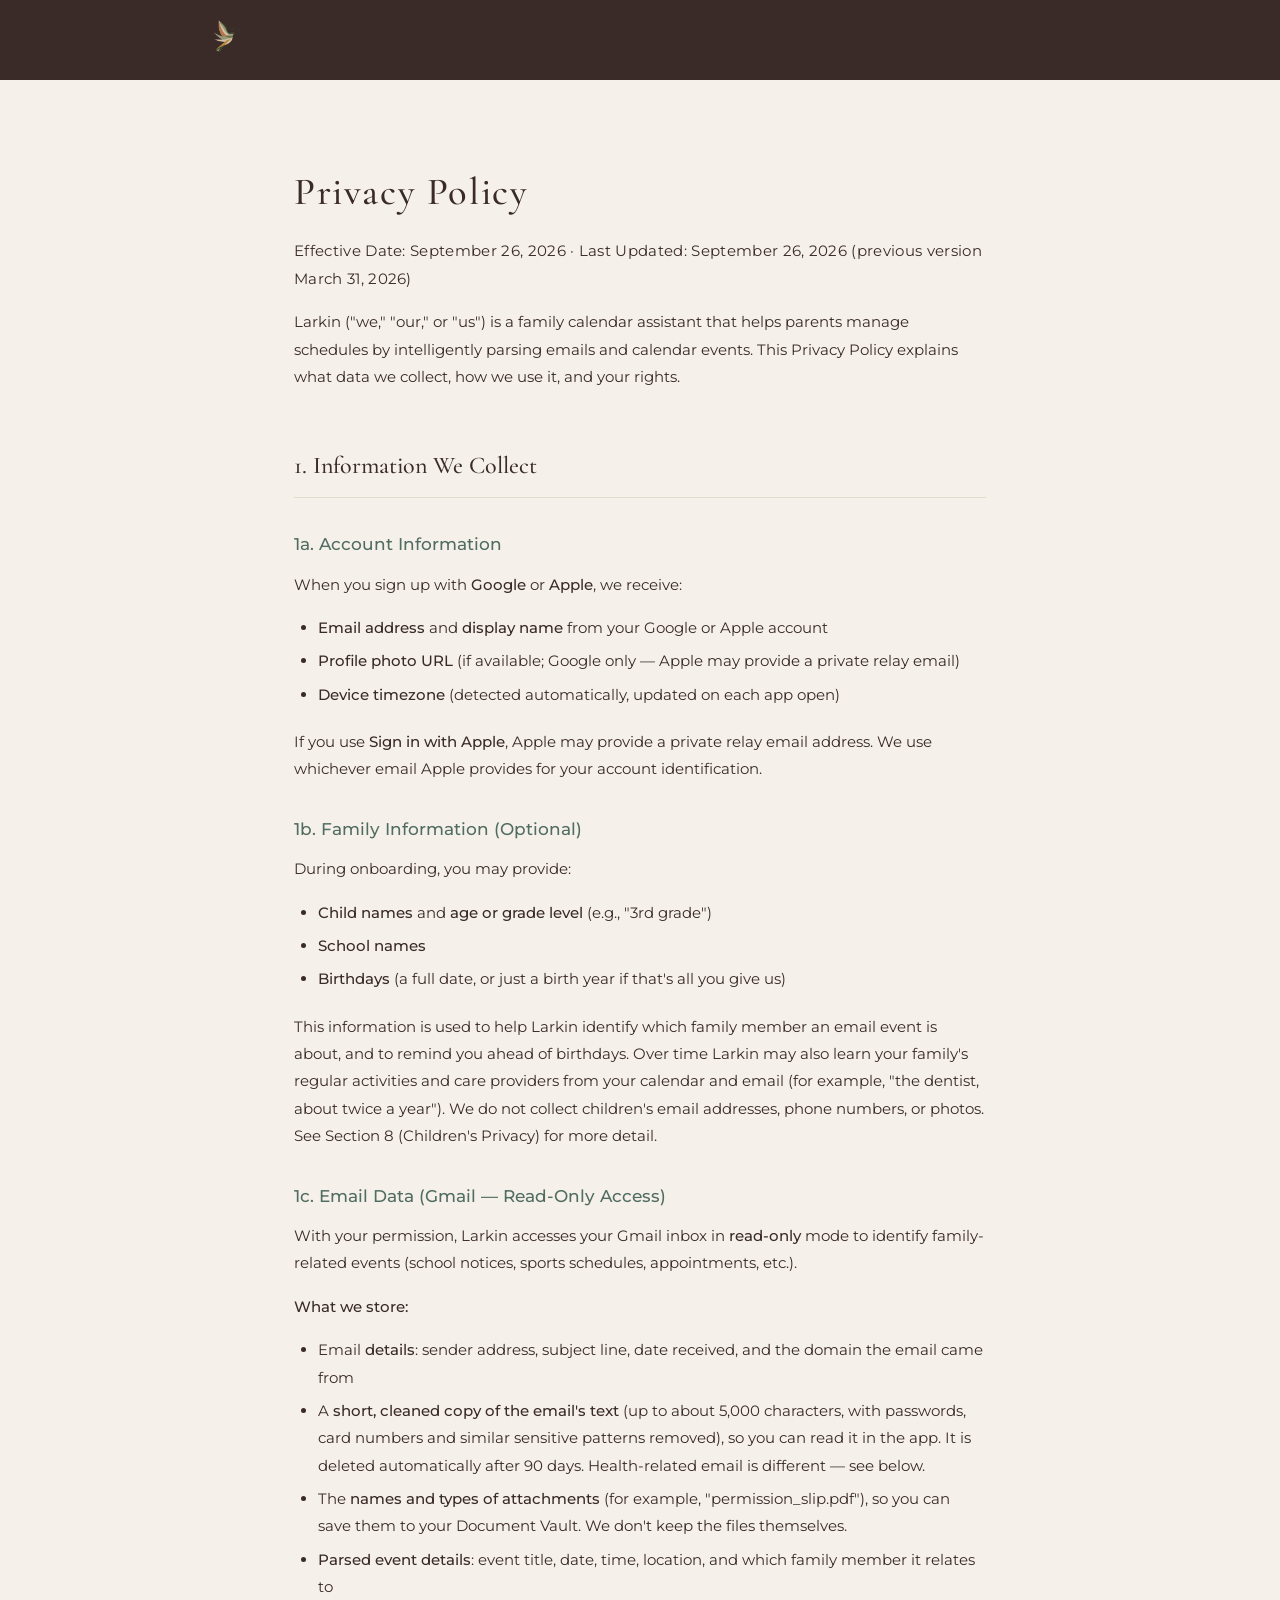
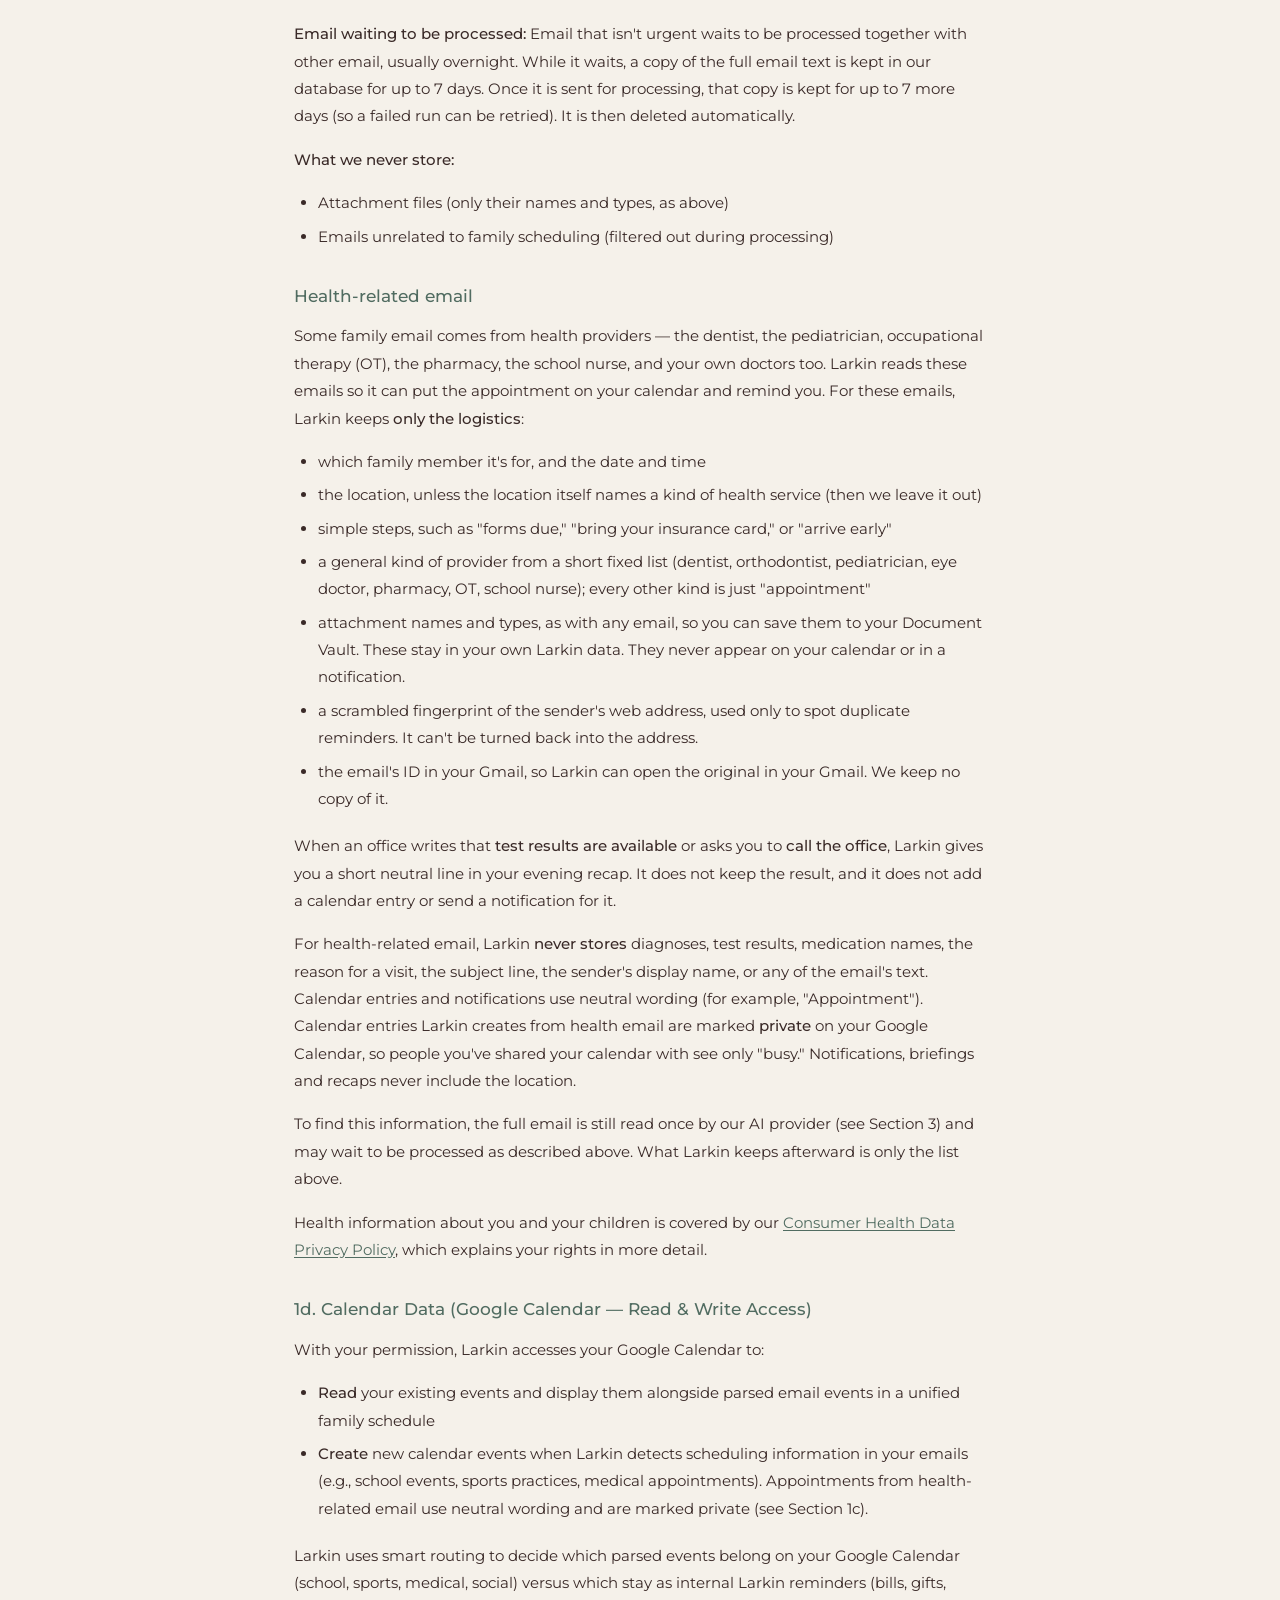
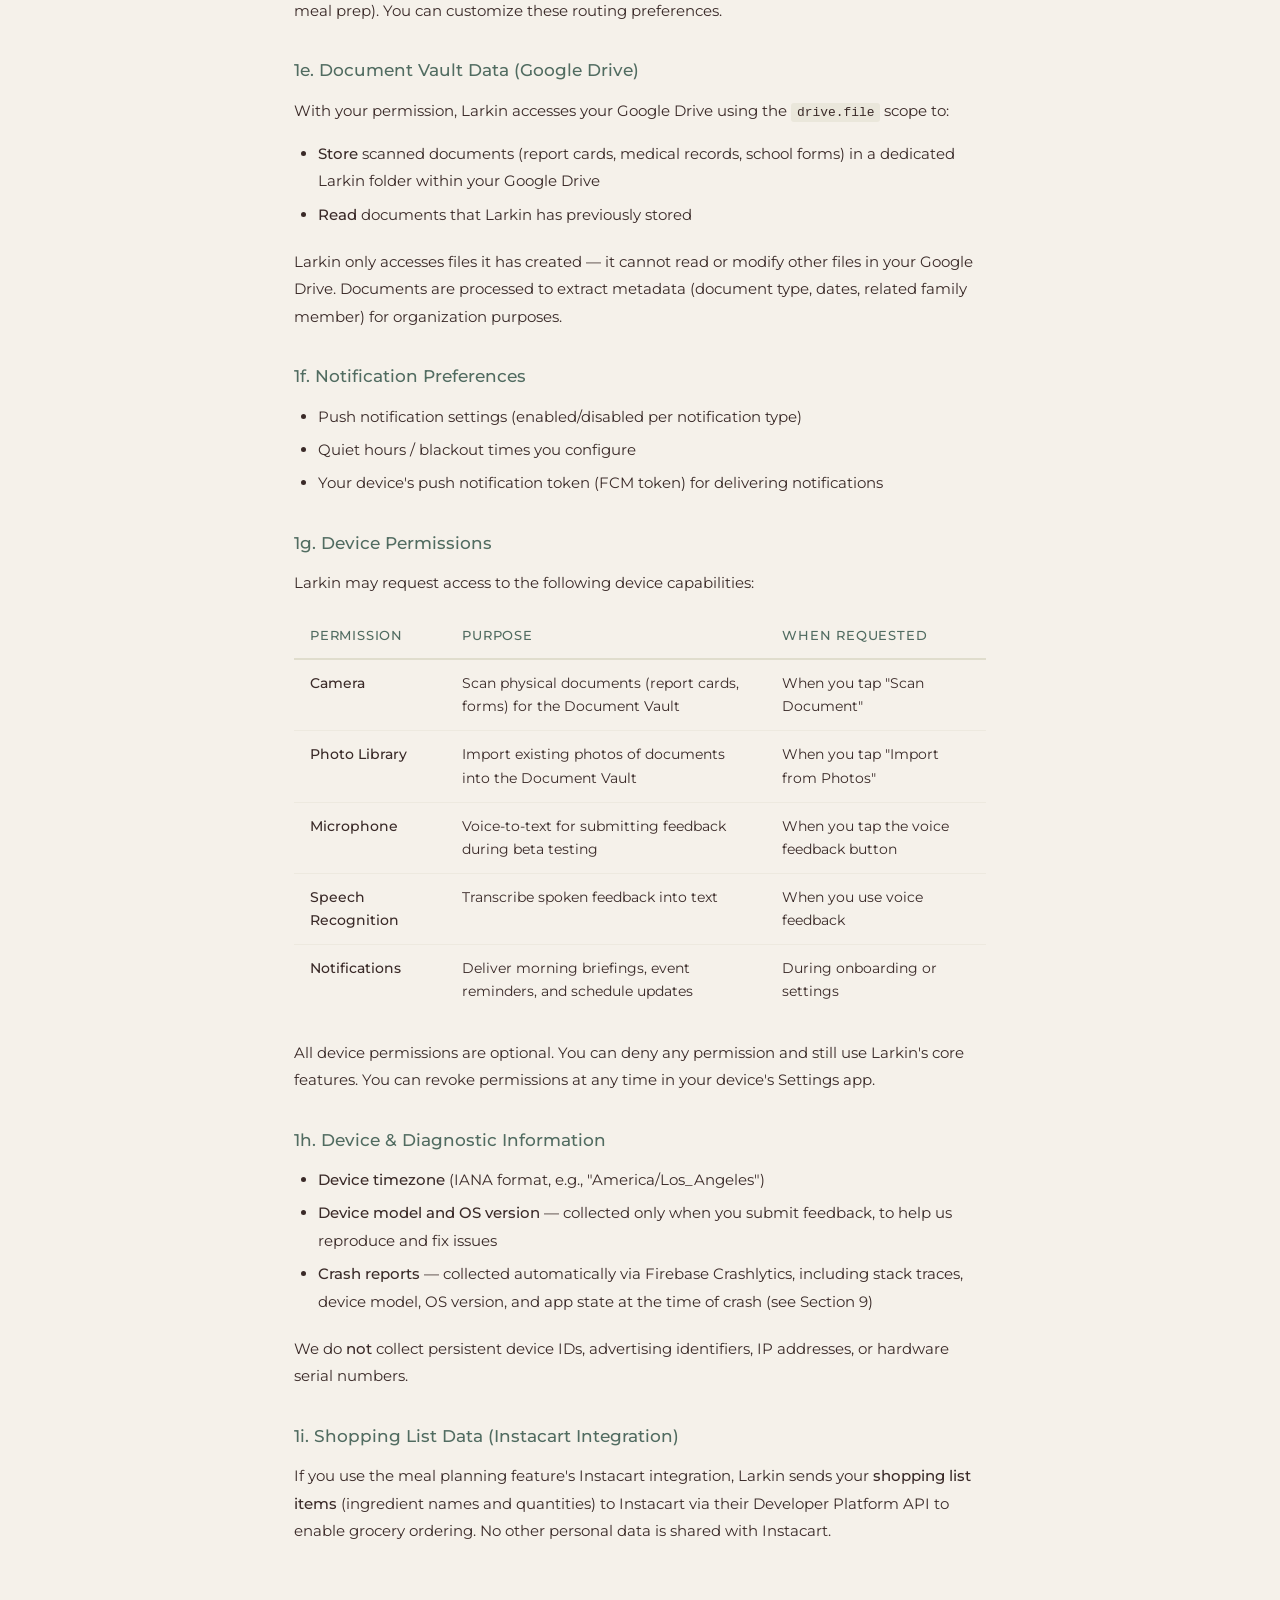
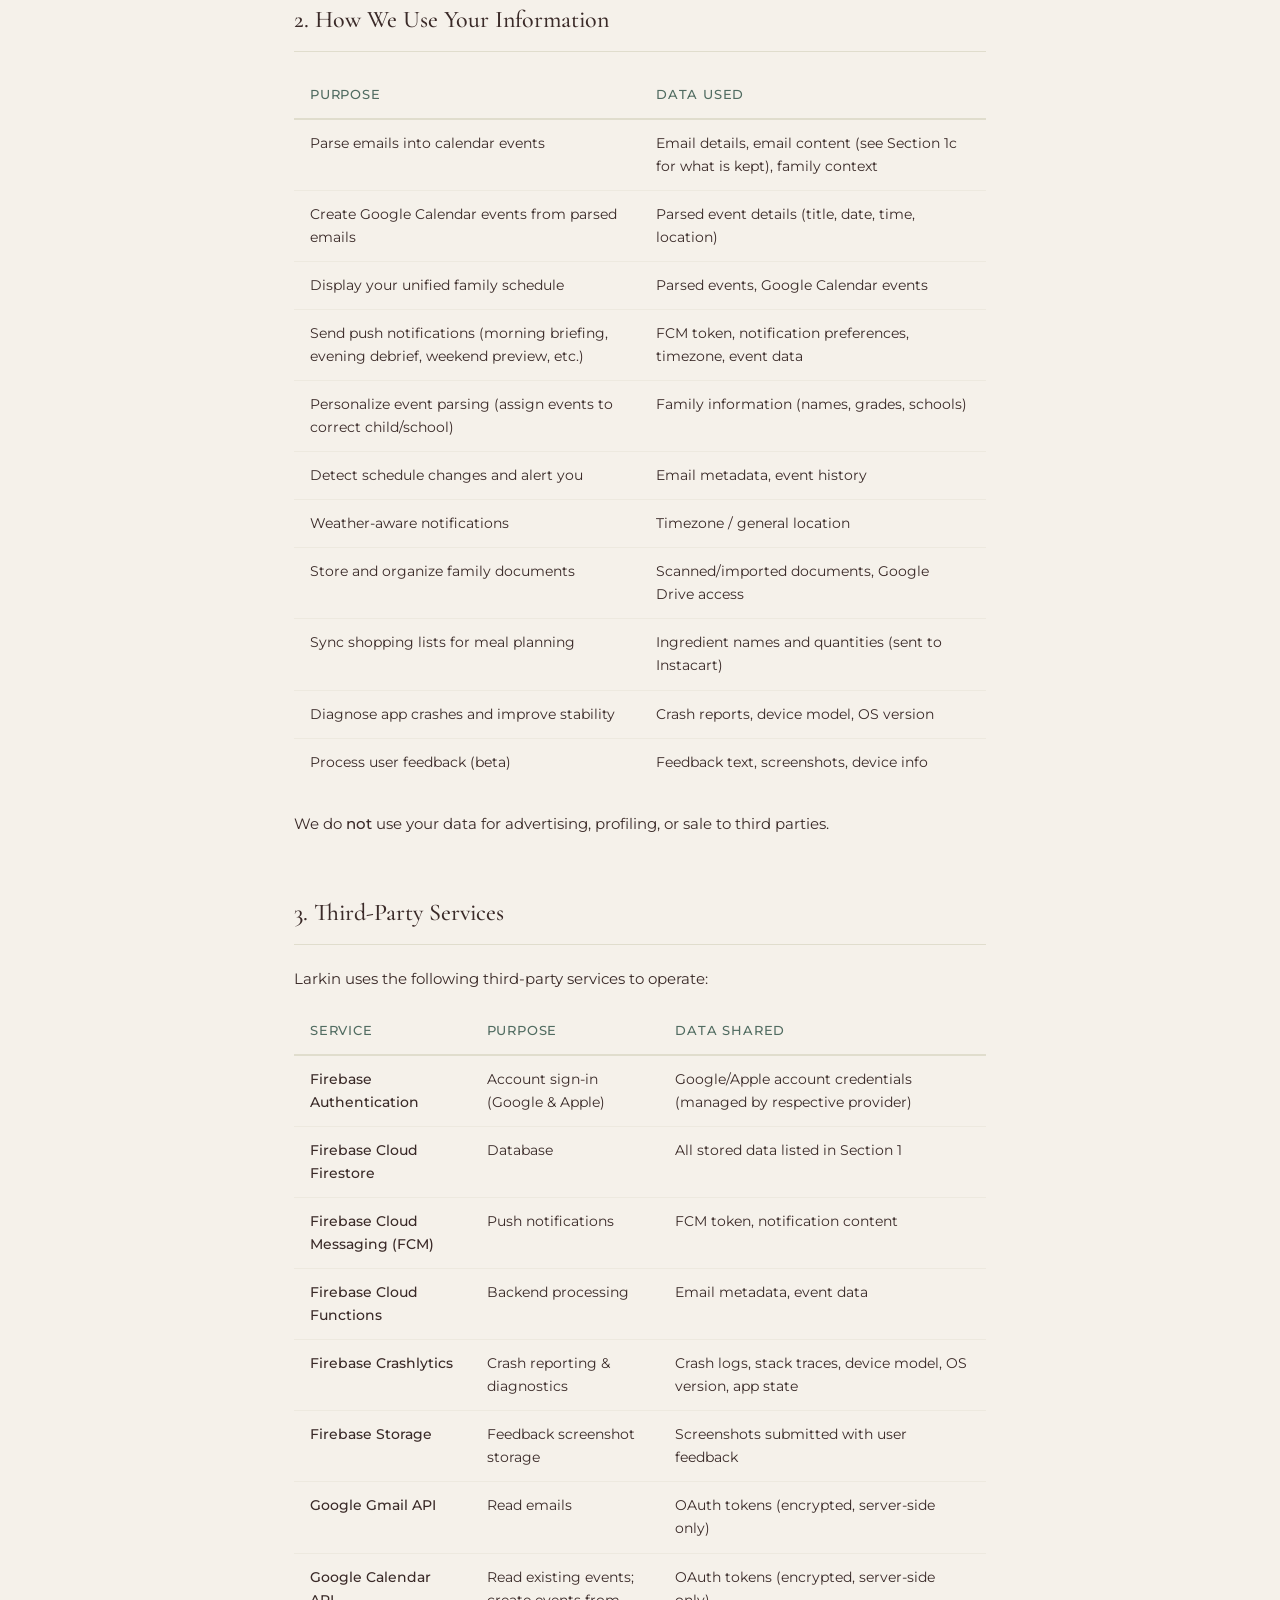
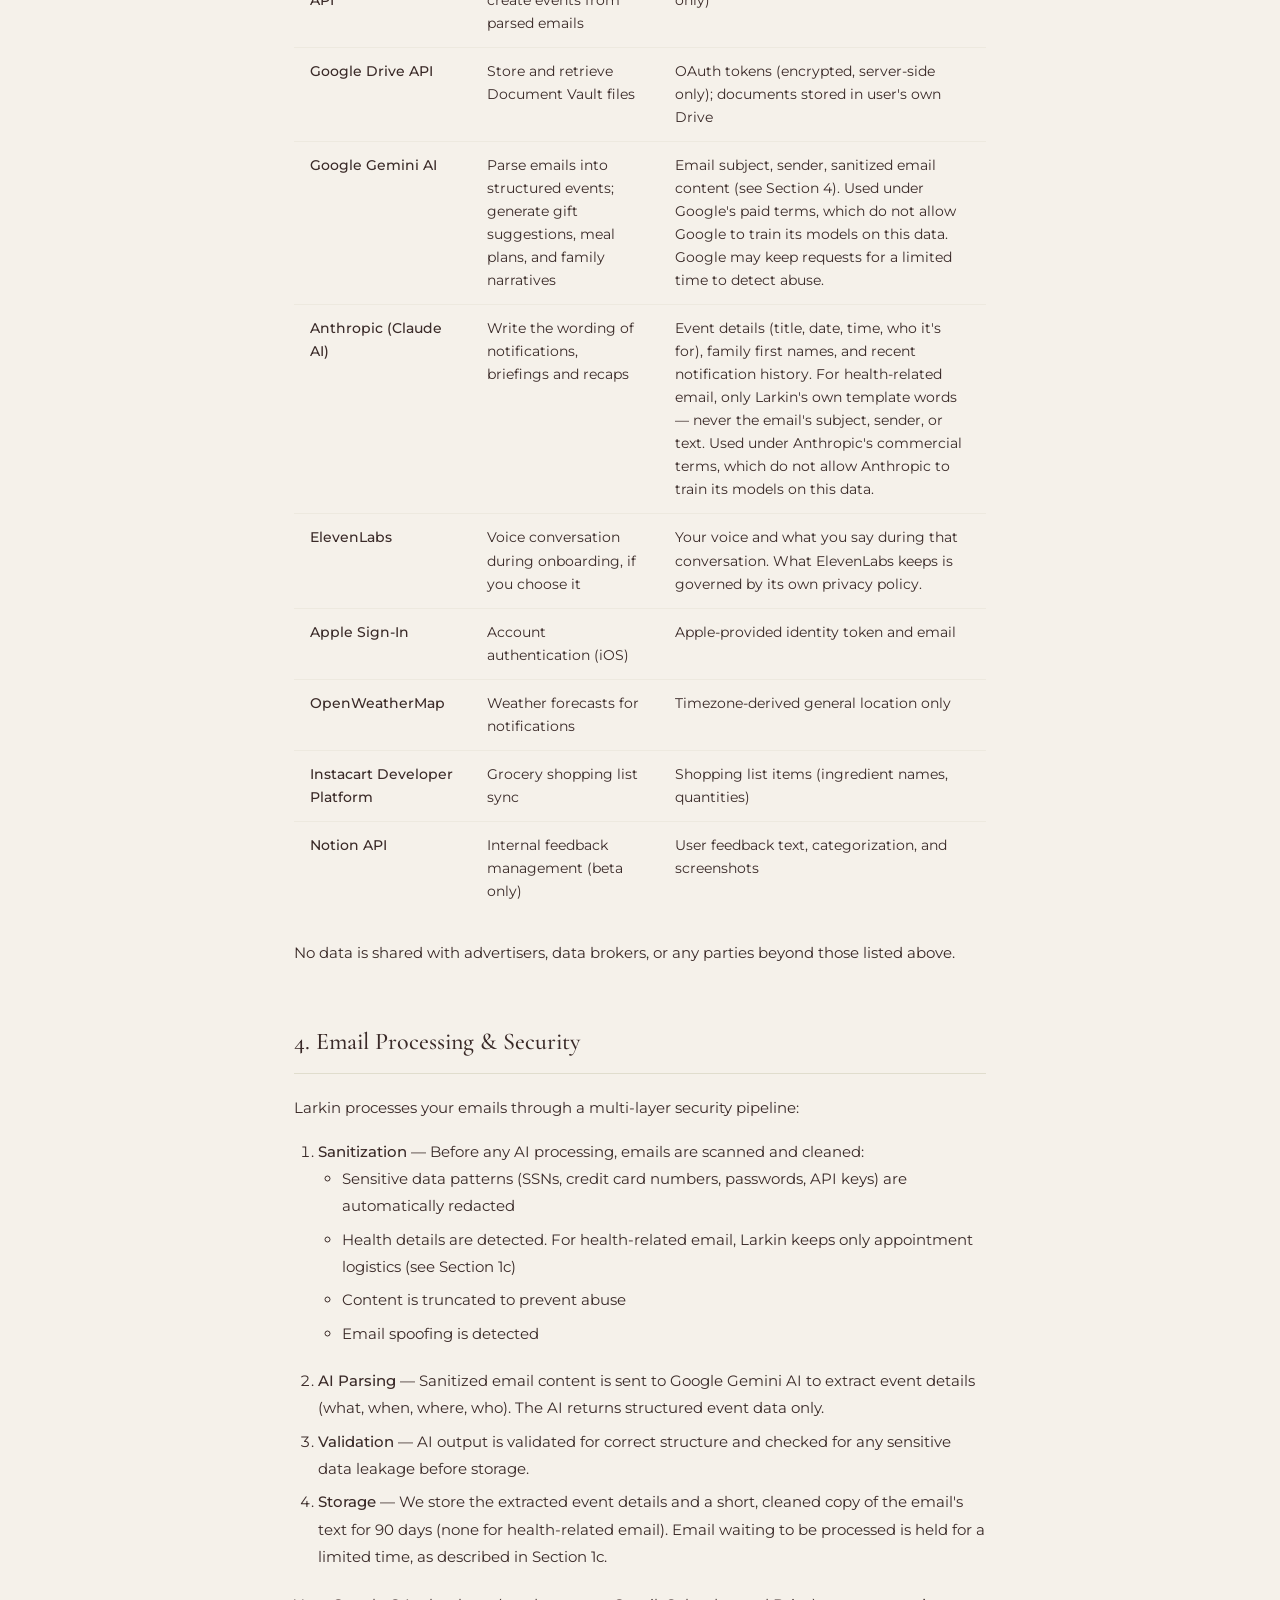
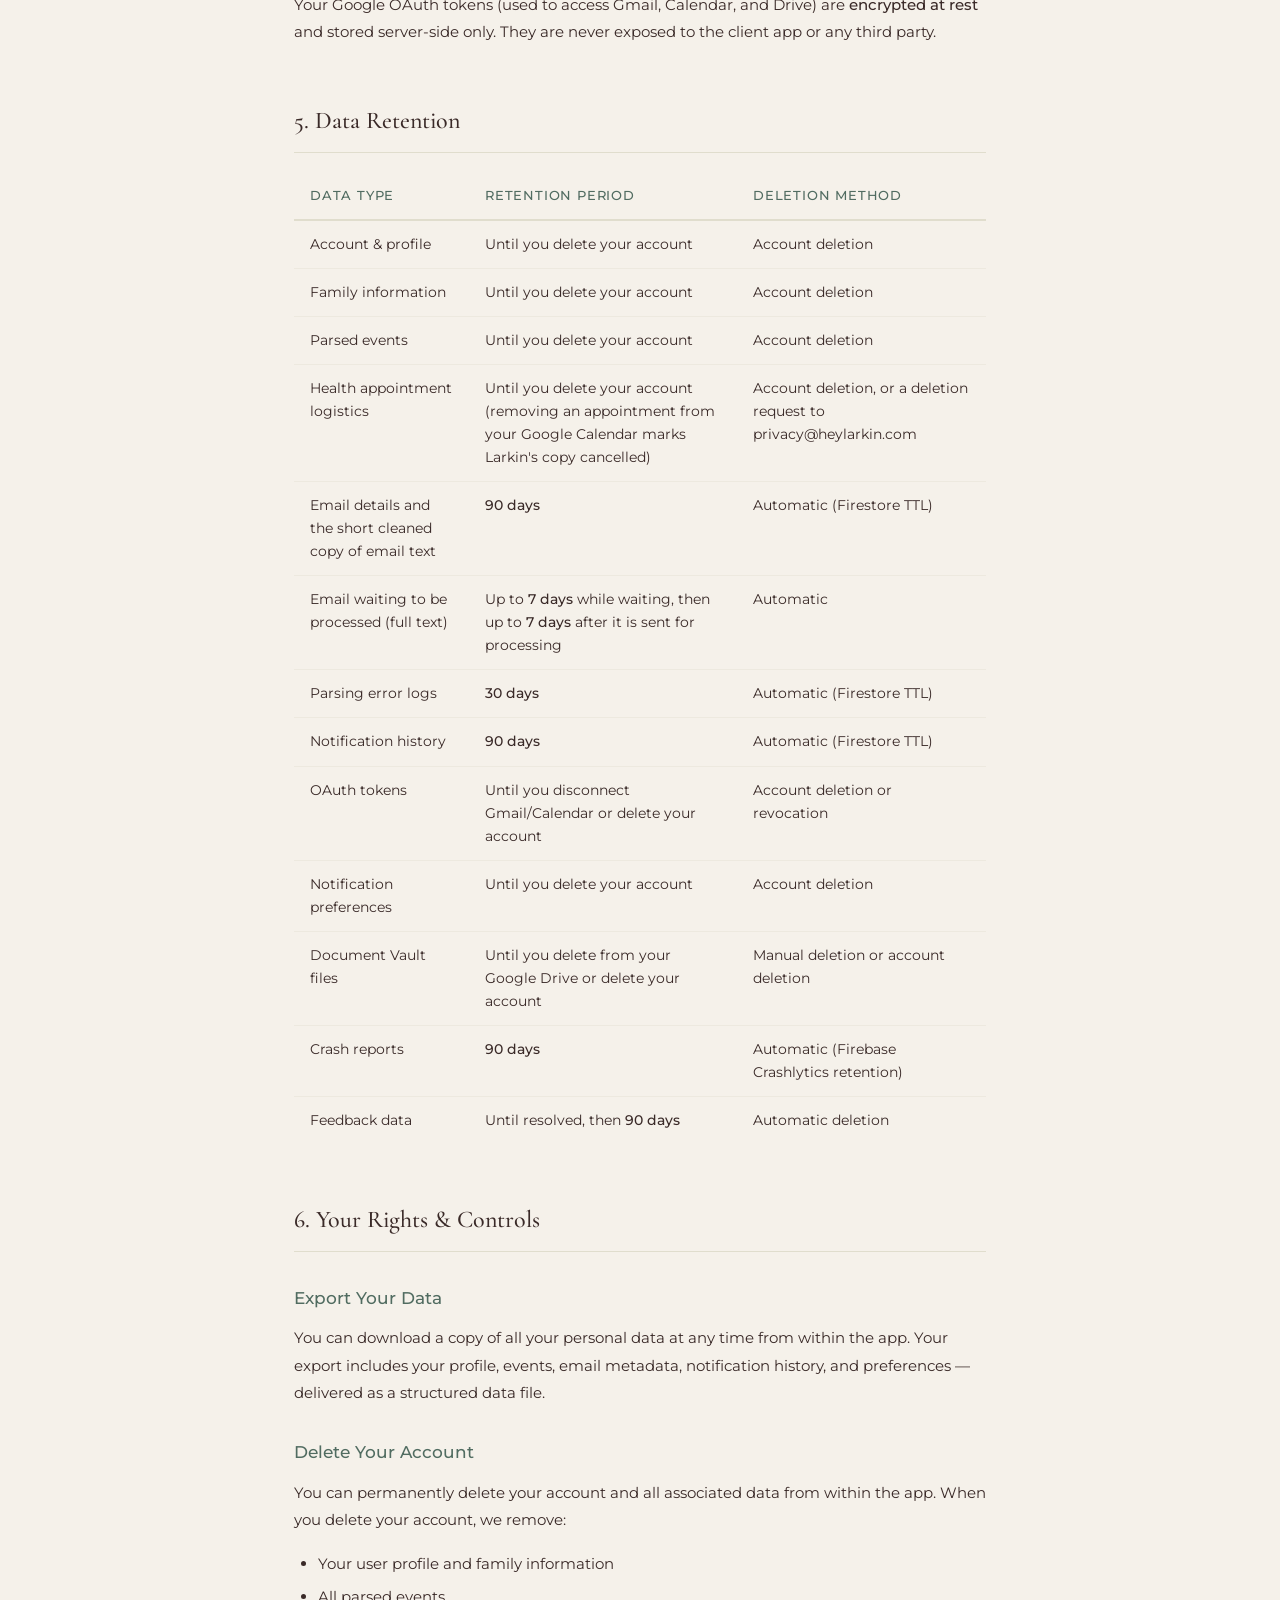
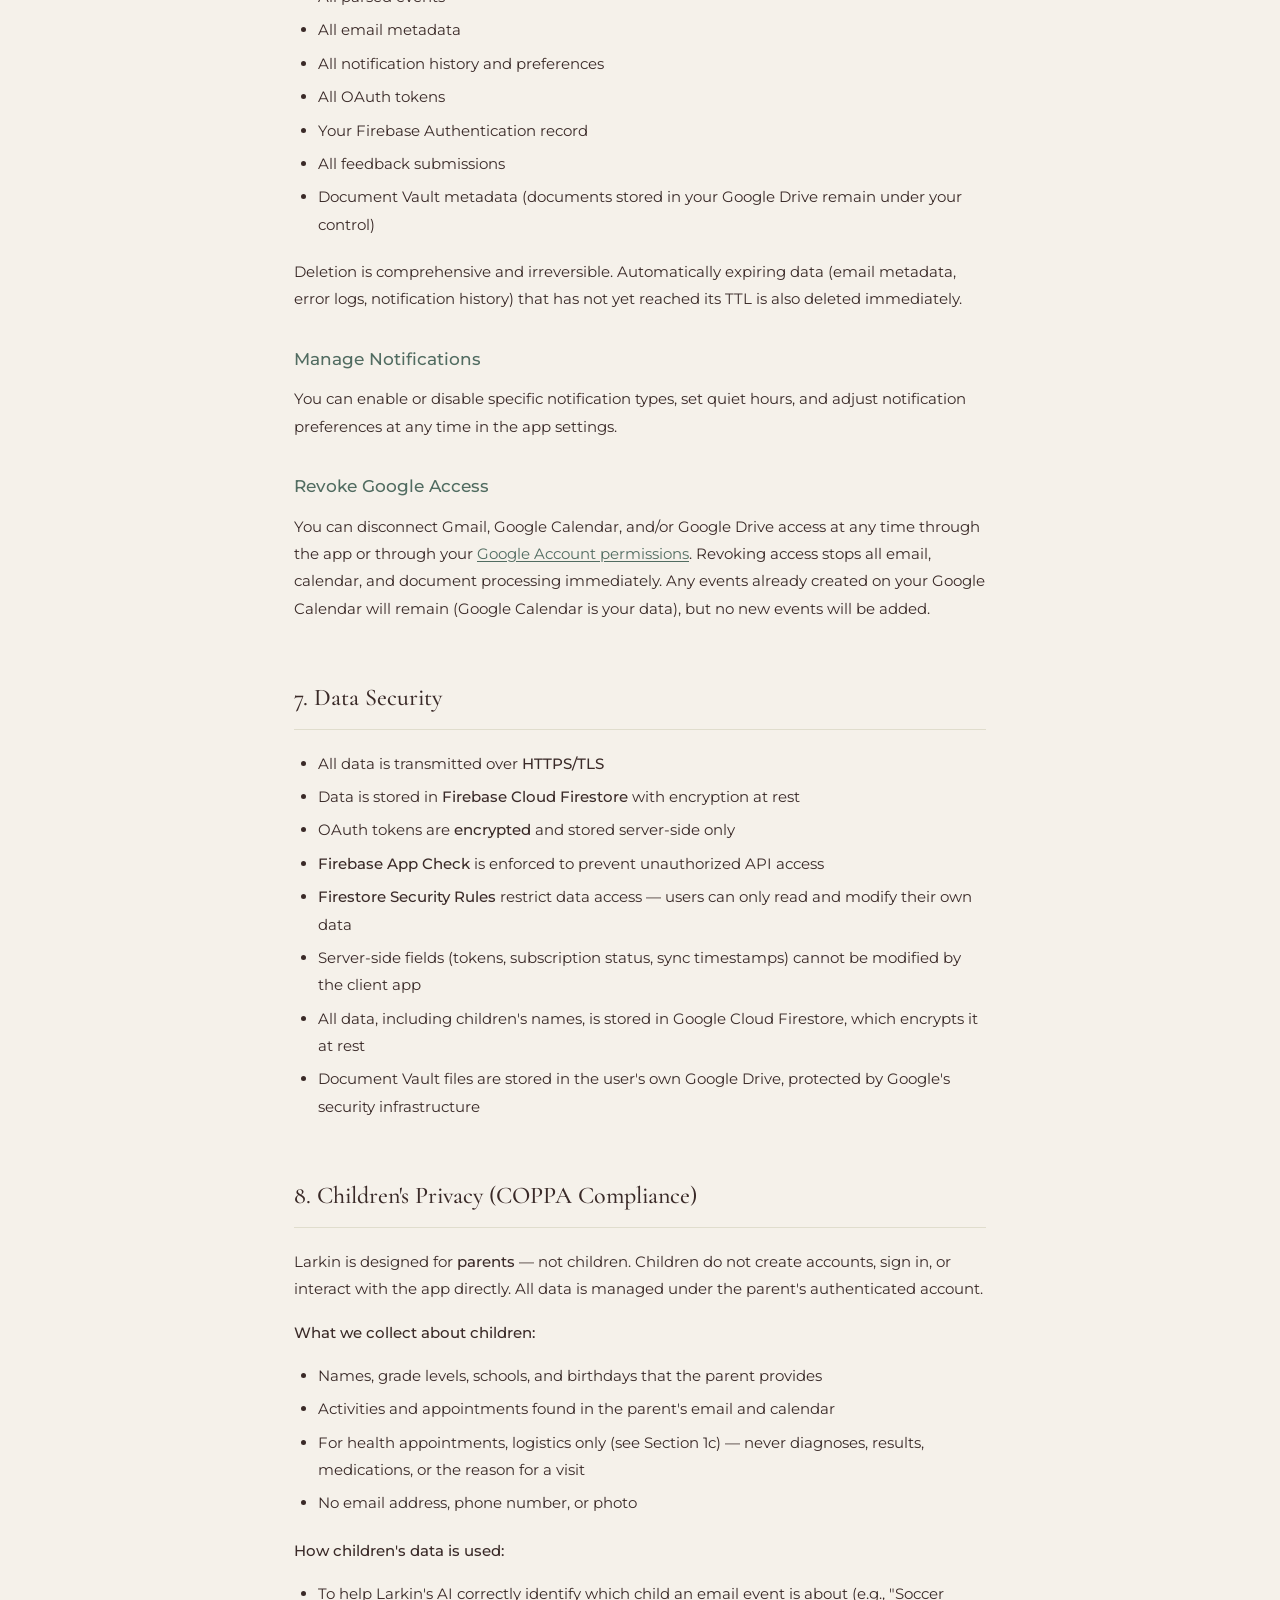
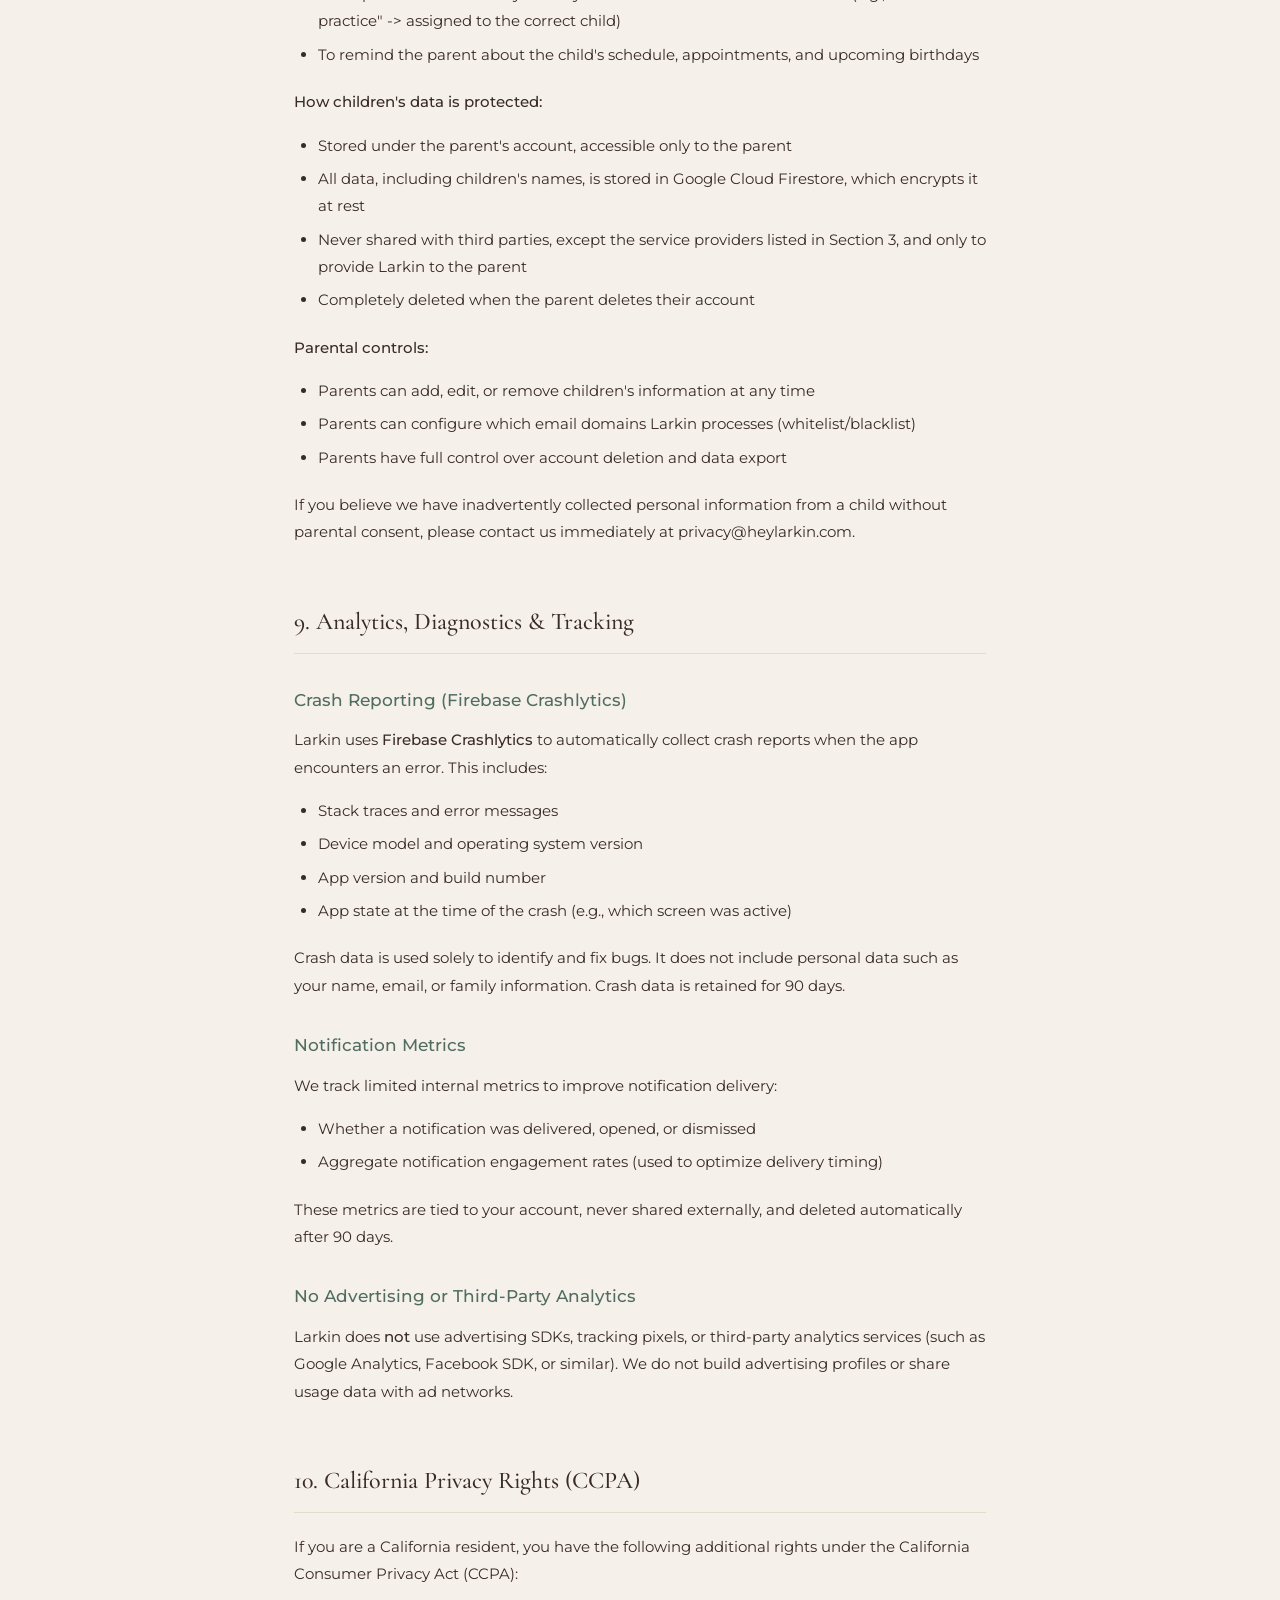
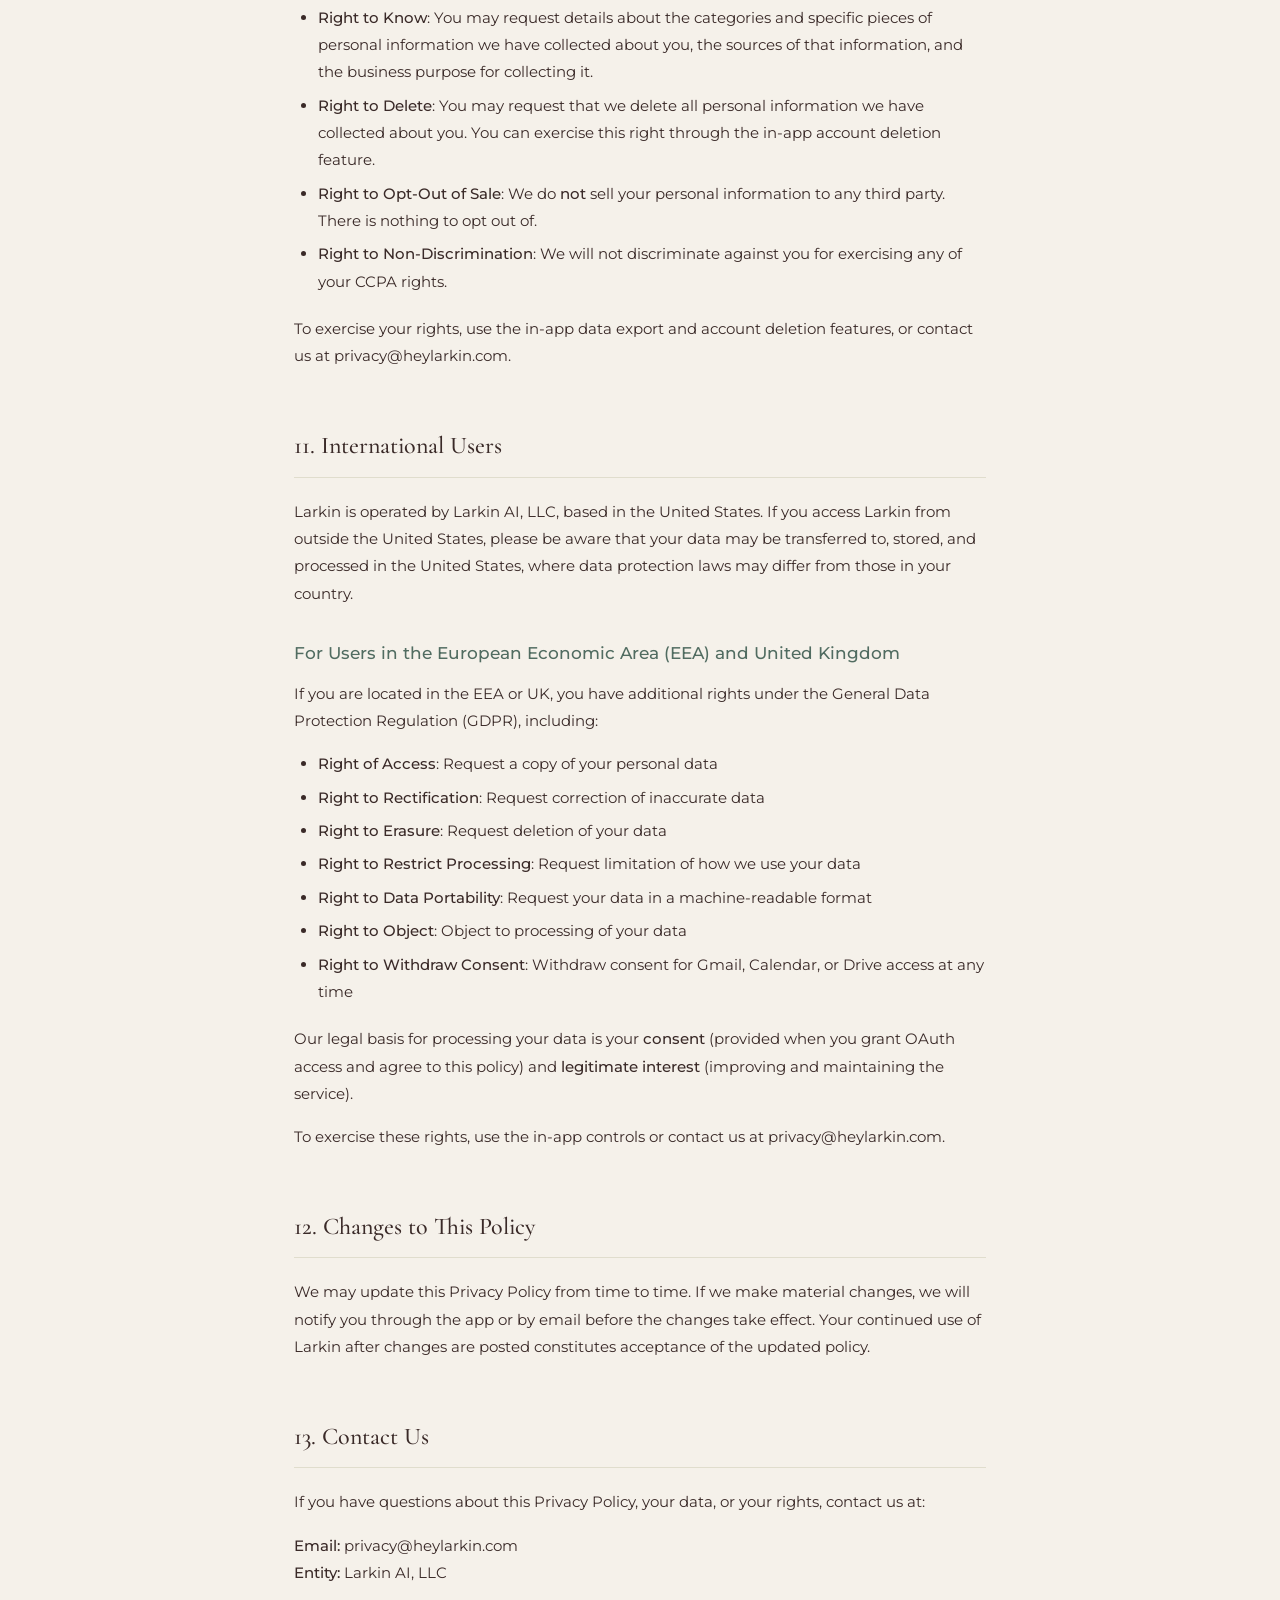
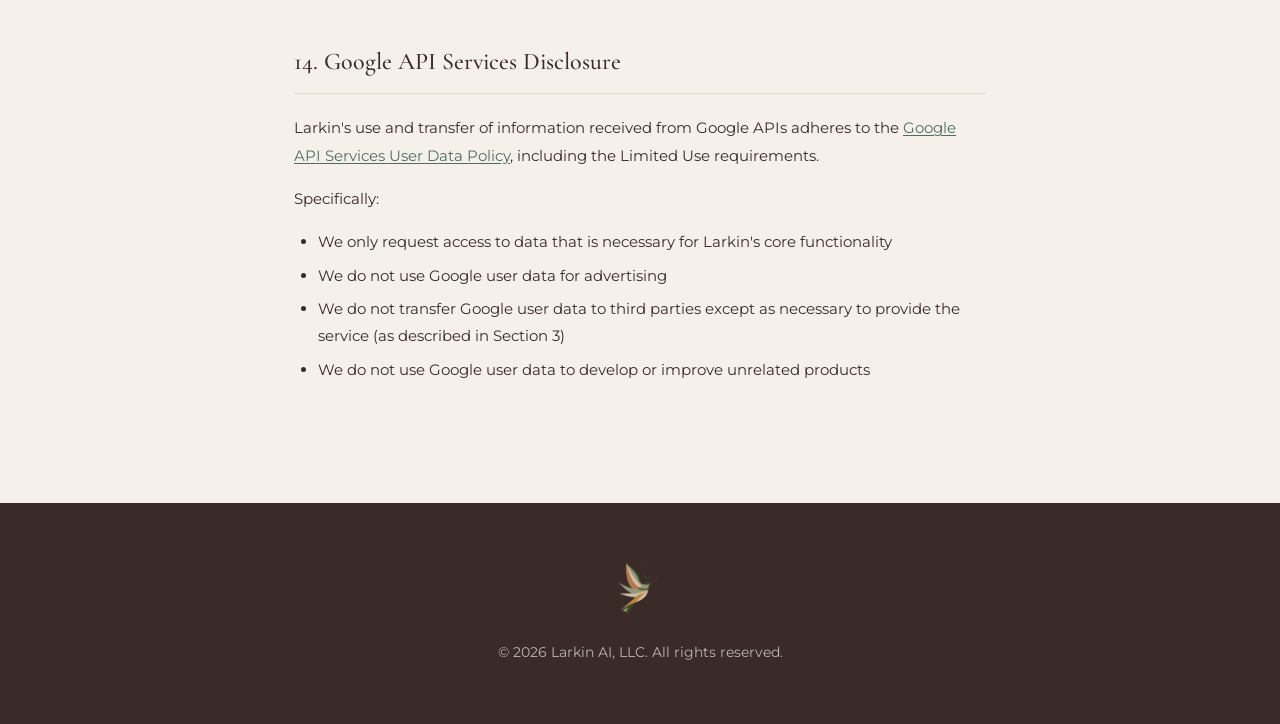
==== commit 46ca2dd6: "feat(legal): updated Privacy Policy and new Consumer Health Data Privacy Policy (effective 2026-09-2" ====
--- a/privacy-policy.html
+++ b/privacy-policy.html
@@ -26,7 +26,7 @@
   <main class="legal-page">
     <div class="container">
       <h1>Privacy Policy</h1>
-      <p class="legal-meta">Effective Date: March 31, 2026 &middot; Last Updated: March 31, 2026</p>
+      <p class="legal-meta">Effective Date: September 26, 2026 &middot; Last Updated: September 26, 2026 (previous version March 31, 2026)</p>
 
       <p>Larkin ("we," "our," or "us") is a family calendar assistant that helps parents manage schedules by intelligently parsing emails and calendar events. This Privacy Policy explains what data we collect, how we use it, and your rights.</p>
 
@@ -46,28 +46,47 @@
       <ul>
         <li><strong>Child names</strong> and <strong>age or grade level</strong> (e.g., "3rd grade")</li>
         <li><strong>School names</strong></li>
-      </ul>
-      <p>This information is used solely to help Larkin identify which family member an email event pertains to. We do not collect children's dates of birth, email addresses, or photos. See Section 8 (Children's Privacy) for more detail.</p>
+        <li><strong>Birthdays</strong> (a full date, or just a birth year if that's all you give us)</li>
+      </ul>
+      <p>This information is used to help Larkin identify which family member an email event is about, and to remind you ahead of birthdays. Over time Larkin may also learn your family's regular activities and care providers from your calendar and email (for example, "the dentist, about twice a year"). We do not collect children's email addresses, phone numbers, or photos. See Section 8 (Children's Privacy) for more detail.</p>
 
       <h3>1c. Email Data (Gmail — Read-Only Access)</h3>
       <p>With your permission, Larkin accesses your Gmail inbox in <strong>read-only</strong> mode to identify family-related events (school notices, sports schedules, appointments, etc.).</p>
       <p><strong>What we store:</strong></p>
       <ul>
-        <li>Email <strong>metadata</strong> only: sender address, subject line, date received, and the domain the email came from</li>
+        <li>Email <strong>details</strong>: sender address, subject line, date received, and the domain the email came from</li>
+        <li>A <strong>short, cleaned copy of the email's text</strong> (up to about 5,000 characters, with passwords, card numbers and similar sensitive patterns removed), so you can read it in the app. It is deleted automatically after 90 days. Health-related email is different — see below.</li>
+        <li>The <strong>names and types of attachments</strong> (for example, "permission_slip.pdf"), so you can save them to your Document Vault. We don't keep the files themselves.</li>
         <li><strong>Parsed event details</strong>: event title, date, time, location, and which family member it relates to</li>
       </ul>
+      <p><strong>Email waiting to be processed:</strong> Email that isn't urgent waits to be processed together with other email, usually overnight. While it waits, a copy of the full email text is kept in our database for up to 7 days. Once it is sent for processing, that copy is kept for up to 7 more days (so a failed run can be retried). It is then deleted automatically.</p>
       <p><strong>What we never store:</strong></p>
       <ul>
-        <li>Email bodies — full email content is processed in memory and immediately discarded</li>
-        <li>Attachments</li>
+        <li>Attachment files (only their names and types, as above)</li>
         <li>Emails unrelated to family scheduling (filtered out during processing)</li>
       </ul>
+
+      <h3>Health-related email</h3>
+      <p>Some family email comes from health providers — the dentist, the pediatrician, occupational therapy (OT), the pharmacy, the school nurse, and your own doctors too. Larkin reads these emails so it can put the appointment on your calendar and remind you. For these emails, Larkin keeps <strong>only the logistics</strong>:</p>
+      <ul>
+        <li>which family member it's for, and the date and time</li>
+        <li>the location, unless the location itself names a kind of health service (then we leave it out)</li>
+        <li>simple steps, such as "forms due," "bring your insurance card," or "arrive early"</li>
+        <li>a general kind of provider from a short fixed list (dentist, orthodontist, pediatrician, eye doctor, pharmacy, OT, school nurse); every other kind is just "appointment"</li>
+        <li>attachment names and types, as with any email, so you can save them to your Document Vault. These stay in your own Larkin data. They never appear on your calendar or in a notification.</li>
+        <li>a scrambled fingerprint of the sender's web address, used only to spot duplicate reminders. It can't be turned back into the address.</li>
+        <li>the email's ID in your Gmail, so Larkin can open the original in your Gmail. We keep no copy of it.</li>
+      </ul>
+      <p>When an office writes that <strong>test results are available</strong> or asks you to <strong>call the office</strong>, Larkin gives you a short neutral line in your evening recap. It does not keep the result, and it does not add a calendar entry or send a notification for it.</p>
+      <p>For health-related email, Larkin <strong>never stores</strong> diagnoses, test results, medication names, the reason for a visit, the subject line, the sender's display name, or any of the email's text. Calendar entries and notifications use neutral wording (for example, "Appointment"). Calendar entries Larkin creates from health email are marked <strong>private</strong> on your Google Calendar, so people you've shared your calendar with see only "busy." Notifications, briefings and recaps never include the location.</p>
+      <p>To find this information, the full email is still read once by our AI provider (see Section 3) and may wait to be processed as described above. What Larkin keeps afterward is only the list above.</p>
+      <p>Health information about you and your children is covered by our <a href="consumer-health-data-policy.html">Consumer Health Data Privacy Policy</a>, which explains your rights in more detail.</p>
 
       <h3>1d. Calendar Data (Google Calendar — Read &amp; Write Access)</h3>
       <p>With your permission, Larkin accesses your Google Calendar to:</p>
       <ul>
         <li><strong>Read</strong> your existing events and display them alongside parsed email events in a unified family schedule</li>
-        <li><strong>Create</strong> new calendar events when Larkin detects scheduling information in your emails (e.g., school events, sports practices, medical appointments)</li>
+        <li><strong>Create</strong> new calendar events when Larkin detects scheduling information in your emails (e.g., school events, sports practices, medical appointments). Appointments from health-related email use neutral wording and are marked private (see Section 1c).</li>
       </ul>
       <p>Larkin uses smart routing to decide which parsed events belong on your Google Calendar (school, sports, medical, social) versus which stay as internal Larkin reminders (bills, gifts, meal prep). You can customize these routing preferences.</p>
 
@@ -91,7 +110,7 @@
       <div class="legal-table-wrapper">
         <table>
           <thead>
-            <tr><th>Permission</th><th>Purpose</th><th>When Requested</th></tr>
+            <tr><th scope="col">Permission</th><th scope="col">Purpose</th><th scope="col">When Requested</th></tr>
           </thead>
           <tbody>
             <tr><td><strong>Camera</strong></td><td>Scan physical documents (report cards, forms) for the Document Vault</td><td>When you tap "Scan Document"</td></tr>
@@ -119,14 +138,14 @@
       <div class="legal-table-wrapper">
         <table>
           <thead>
-            <tr><th>Purpose</th><th>Data Used</th></tr>
+            <tr><th scope="col">Purpose</th><th scope="col">Data Used</th></tr>
           </thead>
           <tbody>
-            <tr><td>Parse emails into calendar events</td><td>Email metadata, email content (in-memory only), family context</td></tr>
+            <tr><td>Parse emails into calendar events</td><td>Email details, email content (see Section 1c for what is kept), family context</td></tr>
             <tr><td>Create Google Calendar events from parsed emails</td><td>Parsed event details (title, date, time, location)</td></tr>
             <tr><td>Display your unified family schedule</td><td>Parsed events, Google Calendar events</td></tr>
-            <tr><td>Send push notifications</td><td>FCM token, notification preferences, timezone, event data</td></tr>
-            <tr><td>Personalize event parsing</td><td>Family information (names, grades, schools)</td></tr>
+            <tr><td>Send push notifications (morning briefing, evening debrief, weekend preview, etc.)</td><td>FCM token, notification preferences, timezone, event data</td></tr>
+            <tr><td>Personalize event parsing (assign events to correct child/school)</td><td>Family information (names, grades, schools)</td></tr>
             <tr><td>Detect schedule changes and alert you</td><td>Email metadata, event history</td></tr>
             <tr><td>Weather-aware notifications</td><td>Timezone / general location</td></tr>
             <tr><td>Store and organize family documents</td><td>Scanned/imported documents, Google Drive access</td></tr>
@@ -143,19 +162,21 @@
       <div class="legal-table-wrapper">
         <table>
           <thead>
-            <tr><th>Service</th><th>Purpose</th><th>Data Shared</th></tr>
+            <tr><th scope="col">Service</th><th scope="col">Purpose</th><th scope="col">Data Shared</th></tr>
           </thead>
           <tbody>
             <tr><td><strong>Firebase Authentication</strong></td><td>Account sign-in (Google &amp; Apple)</td><td>Google/Apple account credentials (managed by respective provider)</td></tr>
             <tr><td><strong>Firebase Cloud Firestore</strong></td><td>Database</td><td>All stored data listed in Section 1</td></tr>
-            <tr><td><strong>Firebase Cloud Messaging</strong></td><td>Push notifications</td><td>FCM token, notification content</td></tr>
+            <tr><td><strong>Firebase Cloud Messaging (FCM)</strong></td><td>Push notifications</td><td>FCM token, notification content</td></tr>
             <tr><td><strong>Firebase Cloud Functions</strong></td><td>Backend processing</td><td>Email metadata, event data</td></tr>
             <tr><td><strong>Firebase Crashlytics</strong></td><td>Crash reporting &amp; diagnostics</td><td>Crash logs, stack traces, device model, OS version, app state</td></tr>
             <tr><td><strong>Firebase Storage</strong></td><td>Feedback screenshot storage</td><td>Screenshots submitted with user feedback</td></tr>
             <tr><td><strong>Google Gmail API</strong></td><td>Read emails</td><td>OAuth tokens (encrypted, server-side only)</td></tr>
             <tr><td><strong>Google Calendar API</strong></td><td>Read existing events; create events from parsed emails</td><td>OAuth tokens (encrypted, server-side only)</td></tr>
             <tr><td><strong>Google Drive API</strong></td><td>Store and retrieve Document Vault files</td><td>OAuth tokens (encrypted, server-side only); documents stored in user's own Drive</td></tr>
-            <tr><td><strong>Google Gemini AI</strong></td><td>Parse emails into structured events; generate suggestions</td><td>Email subject, sender, sanitized email content (see Section 4)</td></tr>
+            <tr><td><strong>Google Gemini AI</strong></td><td>Parse emails into structured events; generate gift suggestions, meal plans, and family narratives</td><td>Email subject, sender, sanitized email content (see Section 4). Used under Google's paid terms, which do not allow Google to train its models on this data. Google may keep requests for a limited time to detect abuse.</td></tr>
+            <tr><td><strong>Anthropic (Claude AI)</strong></td><td>Write the wording of notifications, briefings and recaps</td><td>Event details (title, date, time, who it's for), family first names, and recent notification history. For health-related email, only Larkin's own template words — never the email's subject, sender, or text. Used under Anthropic's commercial terms, which do not allow Anthropic to train its models on this data.</td></tr>
+            <tr><td><strong>ElevenLabs</strong></td><td>Voice conversation during onboarding, if you choose it</td><td>Your voice and what you say during that conversation. What ElevenLabs keeps is governed by its own privacy policy.</td></tr>
             <tr><td><strong>Apple Sign-In</strong></td><td>Account authentication (iOS)</td><td>Apple-provided identity token and email</td></tr>
             <tr><td><strong>OpenWeatherMap</strong></td><td>Weather forecasts for notifications</td><td>Timezone-derived general location only</td></tr>
             <tr><td><strong>Instacart Developer Platform</strong></td><td>Grocery shopping list sync</td><td>Shopping list items (ingredient names, quantities)</td></tr>
@@ -168,10 +189,18 @@
       <h2>4. Email Processing &amp; Security</h2>
       <p>Larkin processes your emails through a multi-layer security pipeline:</p>
       <ol>
-        <li><strong>Sanitization</strong> — Before any AI processing, emails are scanned and cleaned: sensitive data patterns (SSNs, credit card numbers, passwords, API keys) are automatically redacted, protected health information (PHI) is detected and flagged, content is truncated to prevent abuse, and email spoofing is detected.</li>
+        <li>
+          <strong>Sanitization</strong> — Before any AI processing, emails are scanned and cleaned:
+          <ul>
+            <li>Sensitive data patterns (SSNs, credit card numbers, passwords, API keys) are automatically redacted</li>
+            <li>Health details are detected. For health-related email, Larkin keeps only appointment logistics (see Section 1c)</li>
+            <li>Content is truncated to prevent abuse</li>
+            <li>Email spoofing is detected</li>
+          </ul>
+        </li>
         <li><strong>AI Parsing</strong> — Sanitized email content is sent to Google Gemini AI to extract event details (what, when, where, who). The AI returns structured event data only.</li>
         <li><strong>Validation</strong> — AI output is validated for correct structure and checked for any sensitive data leakage before storage.</li>
-        <li><strong>Storage</strong> — Only the extracted event metadata is stored. The original email body is never written to our database.</li>
+        <li><strong>Storage</strong> — We store the extracted event details and a short, cleaned copy of the email's text for 90 days (none for health-related email). Email waiting to be processed is held for a limited time, as described in Section 1c.</li>
       </ol>
       <p>Your Google OAuth tokens (used to access Gmail, Calendar, and Drive) are <strong>encrypted at rest</strong> and stored server-side only. They are never exposed to the client app or any third party.</p>
 
@@ -179,16 +208,18 @@
       <div class="legal-table-wrapper">
         <table>
           <thead>
-            <tr><th>Data Type</th><th>Retention Period</th><th>Deletion Method</th></tr>
+            <tr><th scope="col">Data Type</th><th scope="col">Retention Period</th><th scope="col">Deletion Method</th></tr>
           </thead>
           <tbody>
             <tr><td>Account &amp; profile</td><td>Until you delete your account</td><td>Account deletion</td></tr>
             <tr><td>Family information</td><td>Until you delete your account</td><td>Account deletion</td></tr>
             <tr><td>Parsed events</td><td>Until you delete your account</td><td>Account deletion</td></tr>
-            <tr><td>Email metadata</td><td><strong>90 days</strong></td><td>Automatic (Firestore TTL)</td></tr>
+            <tr><td>Health appointment logistics</td><td>Until you delete your account (removing an appointment from your Google Calendar marks Larkin's copy cancelled)</td><td>Account deletion, or a deletion request to privacy@heylarkin.com</td></tr>
+            <tr><td>Email details and the short cleaned copy of email text</td><td><strong>90 days</strong></td><td>Automatic (Firestore TTL)</td></tr>
+            <tr><td>Email waiting to be processed (full text)</td><td>Up to <strong>7 days</strong> while waiting, then up to <strong>7 days</strong> after it is sent for processing</td><td>Automatic</td></tr>
             <tr><td>Parsing error logs</td><td><strong>30 days</strong></td><td>Automatic (Firestore TTL)</td></tr>
             <tr><td>Notification history</td><td><strong>90 days</strong></td><td>Automatic (Firestore TTL)</td></tr>
-            <tr><td>OAuth tokens</td><td>Until you disconnect or delete your account</td><td>Account deletion or revocation</td></tr>
+            <tr><td>OAuth tokens</td><td>Until you disconnect Gmail/Calendar or delete your account</td><td>Account deletion or revocation</td></tr>
             <tr><td>Notification preferences</td><td>Until you delete your account</td><td>Account deletion</td></tr>
             <tr><td>Document Vault files</td><td>Until you delete from your Google Drive or delete your account</td><td>Manual deletion or account deletion</td></tr>
             <tr><td>Crash reports</td><td><strong>90 days</strong></td><td>Automatic (Firebase Crashlytics retention)</td></tr>
@@ -220,7 +251,7 @@
       <p>You can enable or disable specific notification types, set quiet hours, and adjust notification preferences at any time in the app settings.</p>
 
       <h3>Revoke Google Access</h3>
-      <p>You can disconnect Gmail, Google Calendar, and/or Google Drive access at any time through the app or through your Google Account permissions. Revoking access stops all email, calendar, and document processing immediately. Any events already created on your Google Calendar will remain (Google Calendar is your data), but no new events will be added.</p>
+      <p>You can disconnect Gmail, Google Calendar, and/or Google Drive access at any time through the app or through your <a href="https://myaccount.google.com/permissions">Google Account permissions</a>. Revoking access stops all email, calendar, and document processing immediately. Any events already created on your Google Calendar will remain (Google Calendar is your data), but no new events will be added.</p>
 
       <h2>7. Data Security</h2>
       <ul>
@@ -230,7 +261,7 @@
         <li><strong>Firebase App Check</strong> is enforced to prevent unauthorized API access</li>
         <li><strong>Firestore Security Rules</strong> restrict data access — users can only read and modify their own data</li>
         <li>Server-side fields (tokens, subscription status, sync timestamps) cannot be modified by the client app</li>
-        <li>Children's names are encrypted in storage</li>
+        <li>All data, including children's names, is stored in Google Cloud Firestore, which encrypts it at rest</li>
         <li>Document Vault files are stored in the user's own Google Drive, protected by Google's security infrastructure</li>
       </ul>
 
@@ -238,18 +269,21 @@
       <p>Larkin is designed for <strong>parents</strong> — not children. Children do not create accounts, sign in, or interact with the app directly. All data is managed under the parent's authenticated account.</p>
       <p><strong>What we collect about children:</strong></p>
       <ul>
-        <li>Name and grade level only (provided by the parent during optional onboarding)</li>
-        <li>No date of birth, email address, phone number, photo, or other personal identifiers</li>
+        <li>Names, grade levels, schools, and birthdays that the parent provides</li>
+        <li>Activities and appointments found in the parent's email and calendar</li>
+        <li>For health appointments, logistics only (see Section 1c) — never diagnoses, results, medications, or the reason for a visit</li>
+        <li>No email address, phone number, or photo</li>
       </ul>
       <p><strong>How children's data is used:</strong></p>
       <ul>
-        <li>Solely to help Larkin's AI correctly identify which child an email event is about</li>
+        <li>To help Larkin's AI correctly identify which child an email event is about (e.g., "Soccer practice" -&gt; assigned to the correct child)</li>
+        <li>To remind the parent about the child's schedule, appointments, and upcoming birthdays</li>
       </ul>
       <p><strong>How children's data is protected:</strong></p>
       <ul>
         <li>Stored under the parent's account, accessible only to the parent</li>
-        <li>Children's names are encrypted at rest</li>
-        <li>Never shared with third parties for any purpose beyond event parsing</li>
+        <li>All data, including children's names, is stored in Google Cloud Firestore, which encrypts it at rest</li>
+        <li>Never shared with third parties, except the service providers listed in Section 3, and only to provide Larkin to the parent</li>
         <li>Completely deleted when the parent deletes their account</li>
       </ul>
       <p><strong>Parental controls:</strong></p>
@@ -268,7 +302,7 @@
         <li>Stack traces and error messages</li>
         <li>Device model and operating system version</li>
         <li>App version and build number</li>
-        <li>App state at the time of the crash</li>
+        <li>App state at the time of the crash (e.g., which screen was active)</li>
       </ul>
       <p>Crash data is used solely to identify and fix bugs. It does not include personal data such as your name, email, or family information. Crash data is retained for 90 days.</p>
 
@@ -286,9 +320,9 @@
       <h2>10. California Privacy Rights (CCPA)</h2>
       <p>If you are a California resident, you have the following additional rights under the California Consumer Privacy Act (CCPA):</p>
       <ul>
-        <li><strong>Right to Know</strong>: You may request details about the categories and specific pieces of personal information we have collected about you.</li>
-        <li><strong>Right to Delete</strong>: You may request that we delete all personal information we have collected about you.</li>
-        <li><strong>Right to Opt-Out of Sale</strong>: We do <strong>not</strong> sell your personal information to any third party.</li>
+        <li><strong>Right to Know</strong>: You may request details about the categories and specific pieces of personal information we have collected about you, the sources of that information, and the business purpose for collecting it.</li>
+        <li><strong>Right to Delete</strong>: You may request that we delete all personal information we have collected about you. You can exercise this right through the in-app account deletion feature.</li>
+        <li><strong>Right to Opt-Out of Sale</strong>: We do <strong>not</strong> sell your personal information to any third party. There is nothing to opt out of.</li>
         <li><strong>Right to Non-Discrimination</strong>: We will not discriminate against you for exercising any of your CCPA rights.</li>
       </ul>
       <p>To exercise your rights, use the in-app data export and account deletion features, or contact us at privacy@heylarkin.com.</p>
--- a/styles.css
+++ b/styles.css
@@ -96,11 +96,13 @@
 .logo {
   display: flex;
   justify-content: center;
-  padding: 60px 24px 20px;
+  align-items: center;
+  width: 100%;
+  padding: 0 0 56px;
 }
 
 .logo-img {
-  height: 260px;
+  height: 80px;
   width: auto;
 }
 
@@ -109,9 +111,42 @@
 /* ======================== */
 
 .hero {
-  min-height: 100vh;
   display: flex;
   flex-direction: column;
+}
+
+.hero-banner {
+  position: relative;
+  width: 100%;
+  height: clamp(340px, 62vh, 600px);
+  display: flex;
+  align-items: center;
+  justify-content: center;
+  overflow: hidden;
+}
+
+.hero-banner-img {
+  position: absolute;
+  inset: 0;
+  width: 100%;
+  height: 100%;
+  object-fit: cover;
+  object-position: center 50%;
+}
+
+/* Scrim over the painting so the wordmark clears WCAG contrast even where
+   the crop lands on sunlit grass or a cluster of white flowers. */
+.hero-banner::after {
+  content: "";
+  position: absolute;
+  inset: 0;
+  background: linear-gradient(
+    180deg,
+    rgba(58, 42, 40, 0.42) 0%,
+    rgba(58, 42, 40, 0.66) 42%,
+    rgba(58, 42, 40, 0.66) 62%,
+    rgba(58, 42, 40, 0.34) 100%
+  );
 }
 
 .hero-content {
@@ -127,12 +162,18 @@
 }
 
 .hero-title {
-  font-size: 4rem;
+  position: relative;
+  z-index: 1;
+  margin: 0;
+  font-size: clamp(2.25rem, 7vw, 4.5rem);
   font-weight: 300;
-  letter-spacing: 1.2rem;
-  color: #3A2A28;
-  margin-bottom: 12px;
-  width: 100%;
+  letter-spacing: clamp(0.5rem, 2vw, 1.4rem);
+  /* letter-spacing adds a trailing gap after the last letter; pad the left
+     by the same amount so the wordmark sits optically centred */
+  padding-left: clamp(0.5rem, 2vw, 1.4rem);
+  color: #F5F1EA;
+  text-shadow: 0 2px 18px rgba(58, 42, 40, 0.55);
+  text-align: center;
 }
 
 .hero-tagline {
@@ -140,7 +181,7 @@
   font-weight: 400;
   color: #8C8C5A;
   letter-spacing: 0.2rem;
-  margin-bottom: 60px;
+  margin-bottom: 36px;
   font-style: italic;
   width: 100%;
 }
@@ -1162,18 +1203,13 @@
 }
 
 @media (max-width: 768px) {
-  .hero-title {
-    font-size: 2.5rem;
-    letter-spacing: 0.6rem;
-  }
-
   .hero-tagline {
     font-size: 1rem;
     letter-spacing: 0.1rem;
   }
 
   .logo-img {
-    height: 120px;
+    height: 60px;
   }
 
   .value-prop h2 {
--- a/legal.css
+++ b/legal.css
@@ -1,6 +1,7 @@
 /* ======================== */
 /* LEGAL PAGES              */
 /* ======================== */
+
 
 .legal-nav {
   background-color: #3A2A28;
